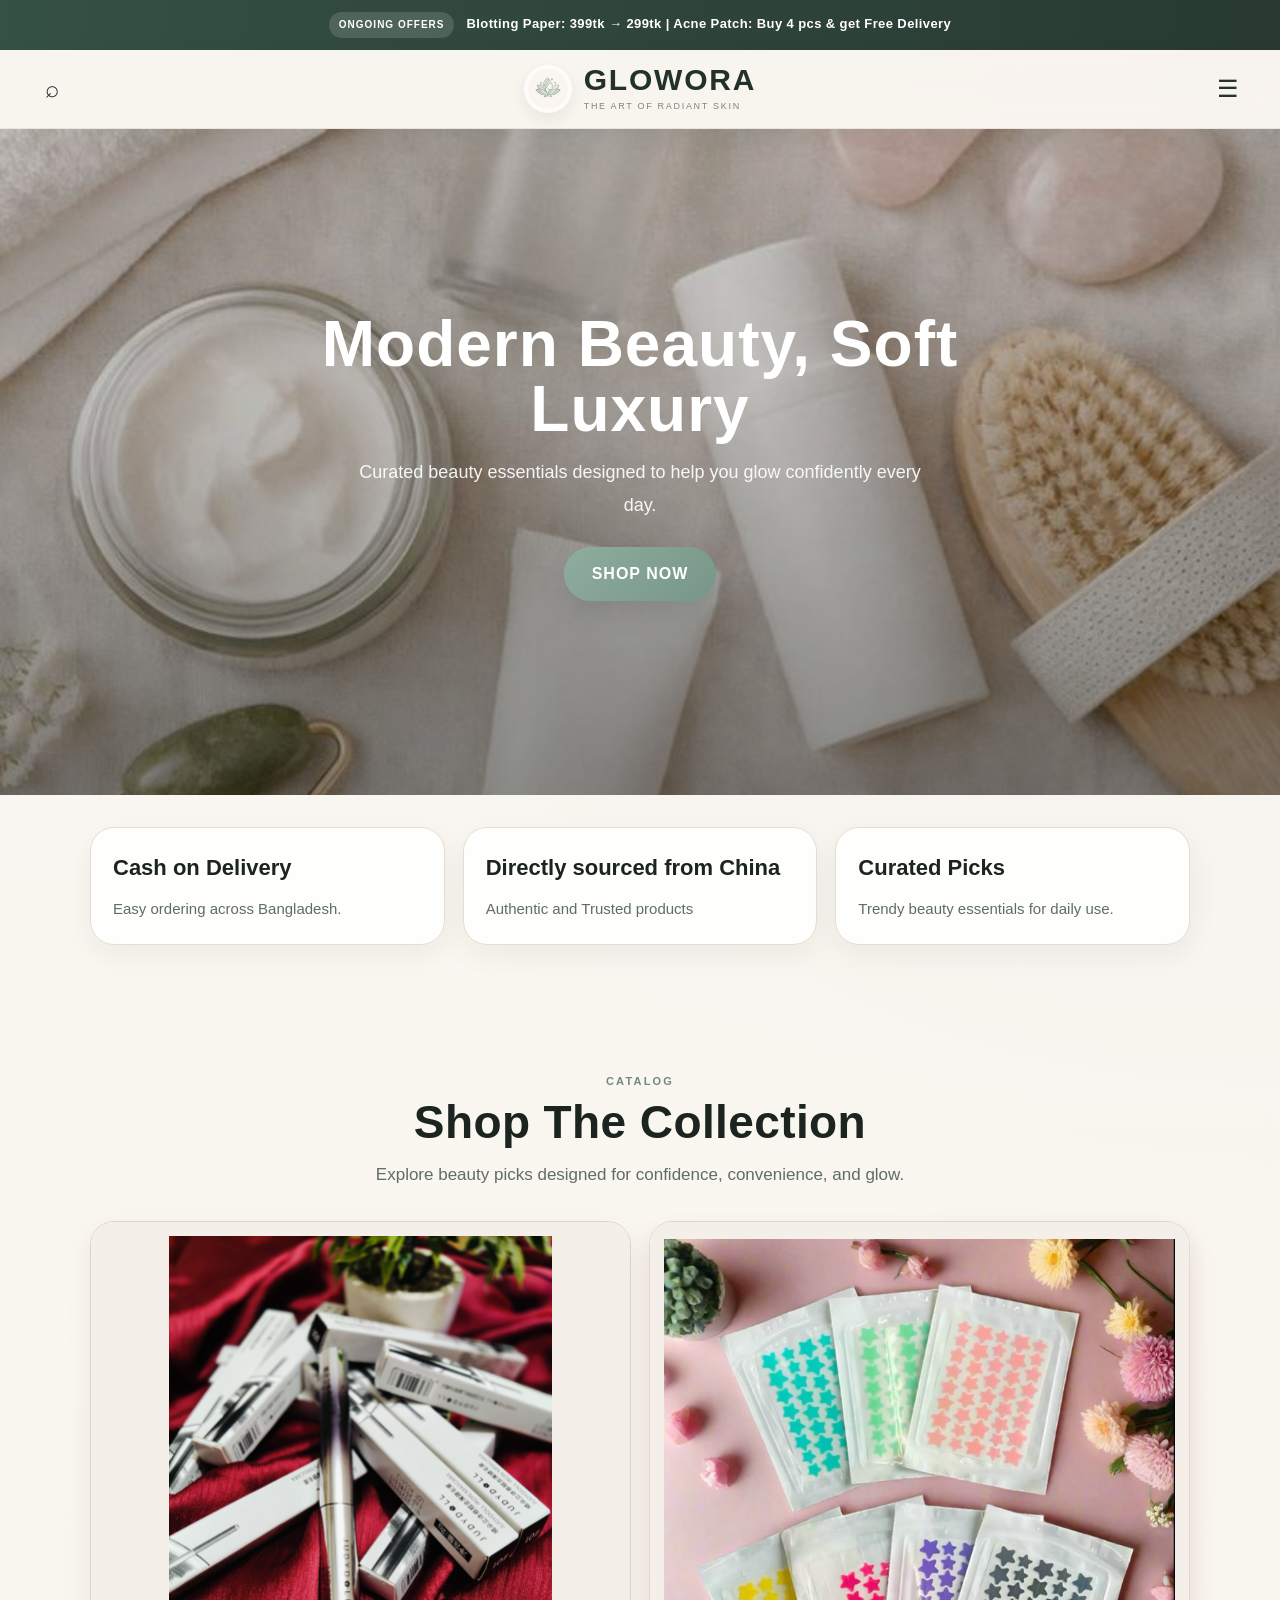
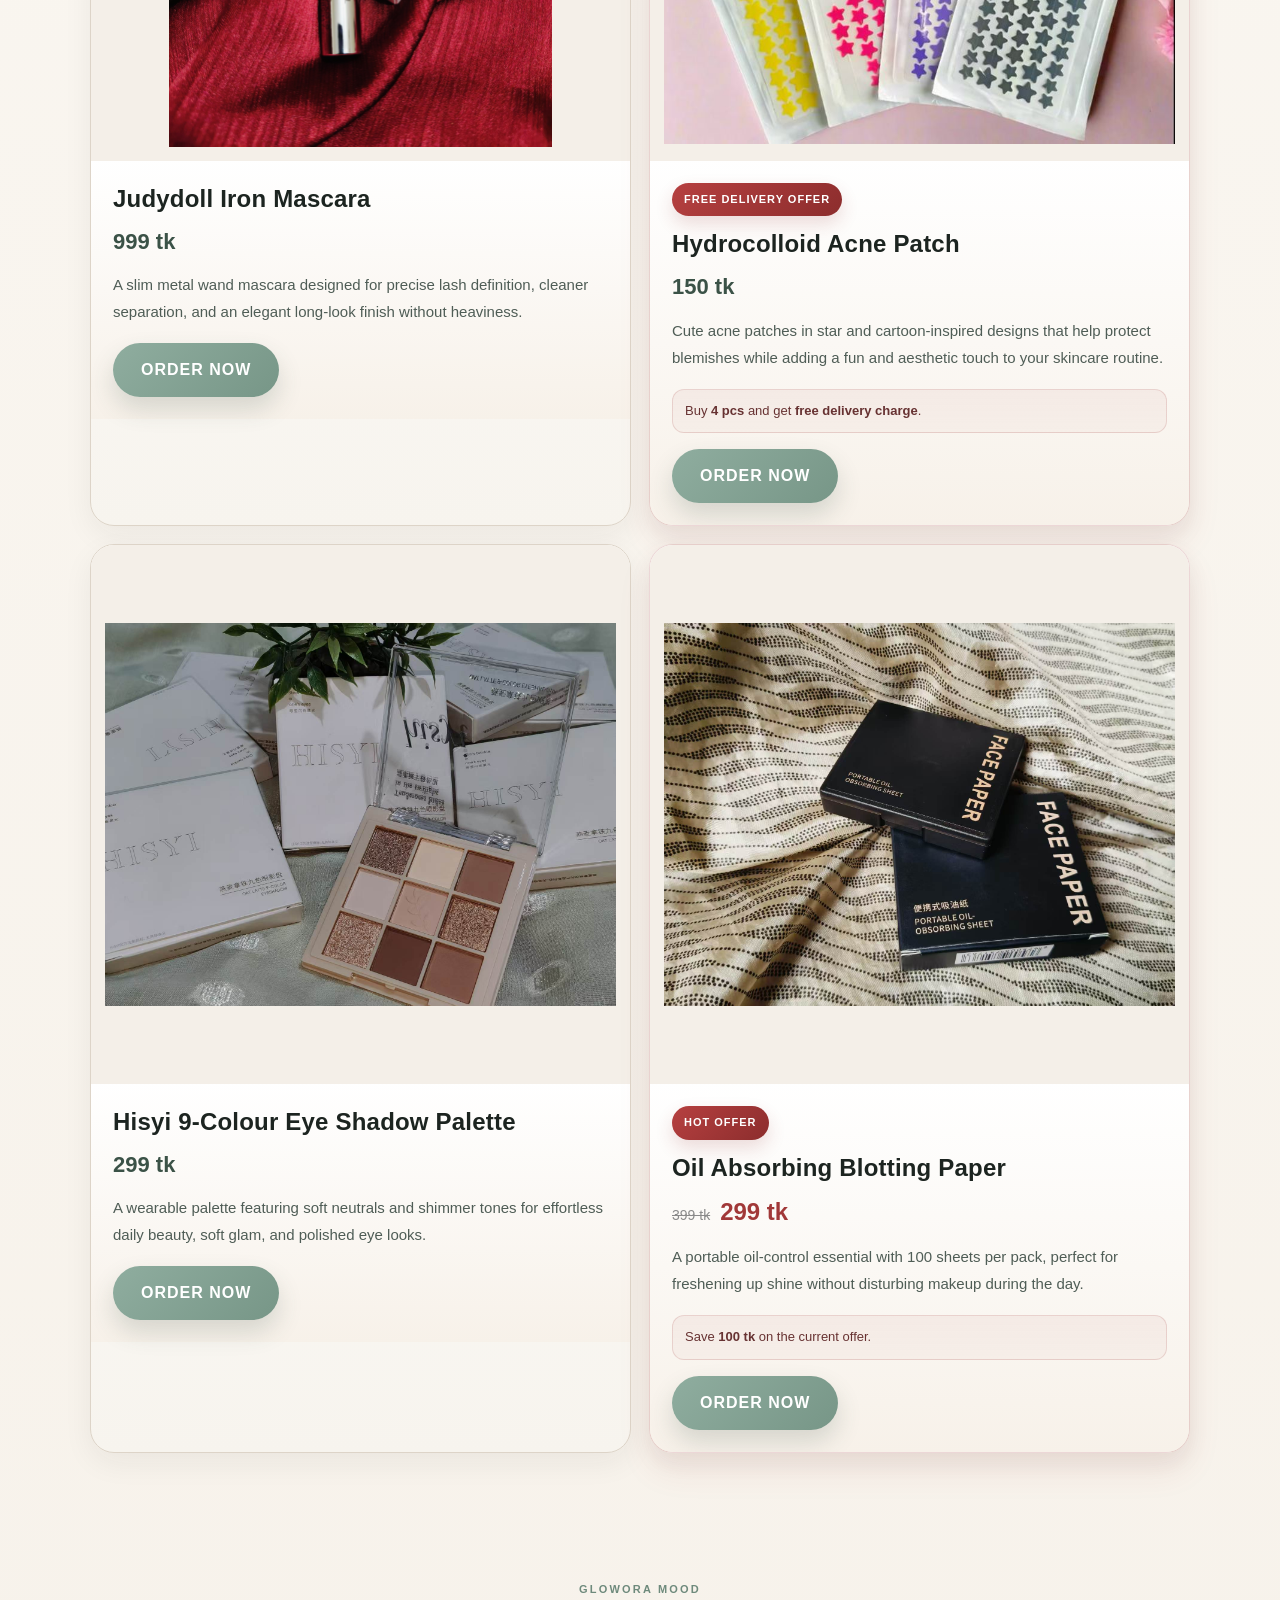
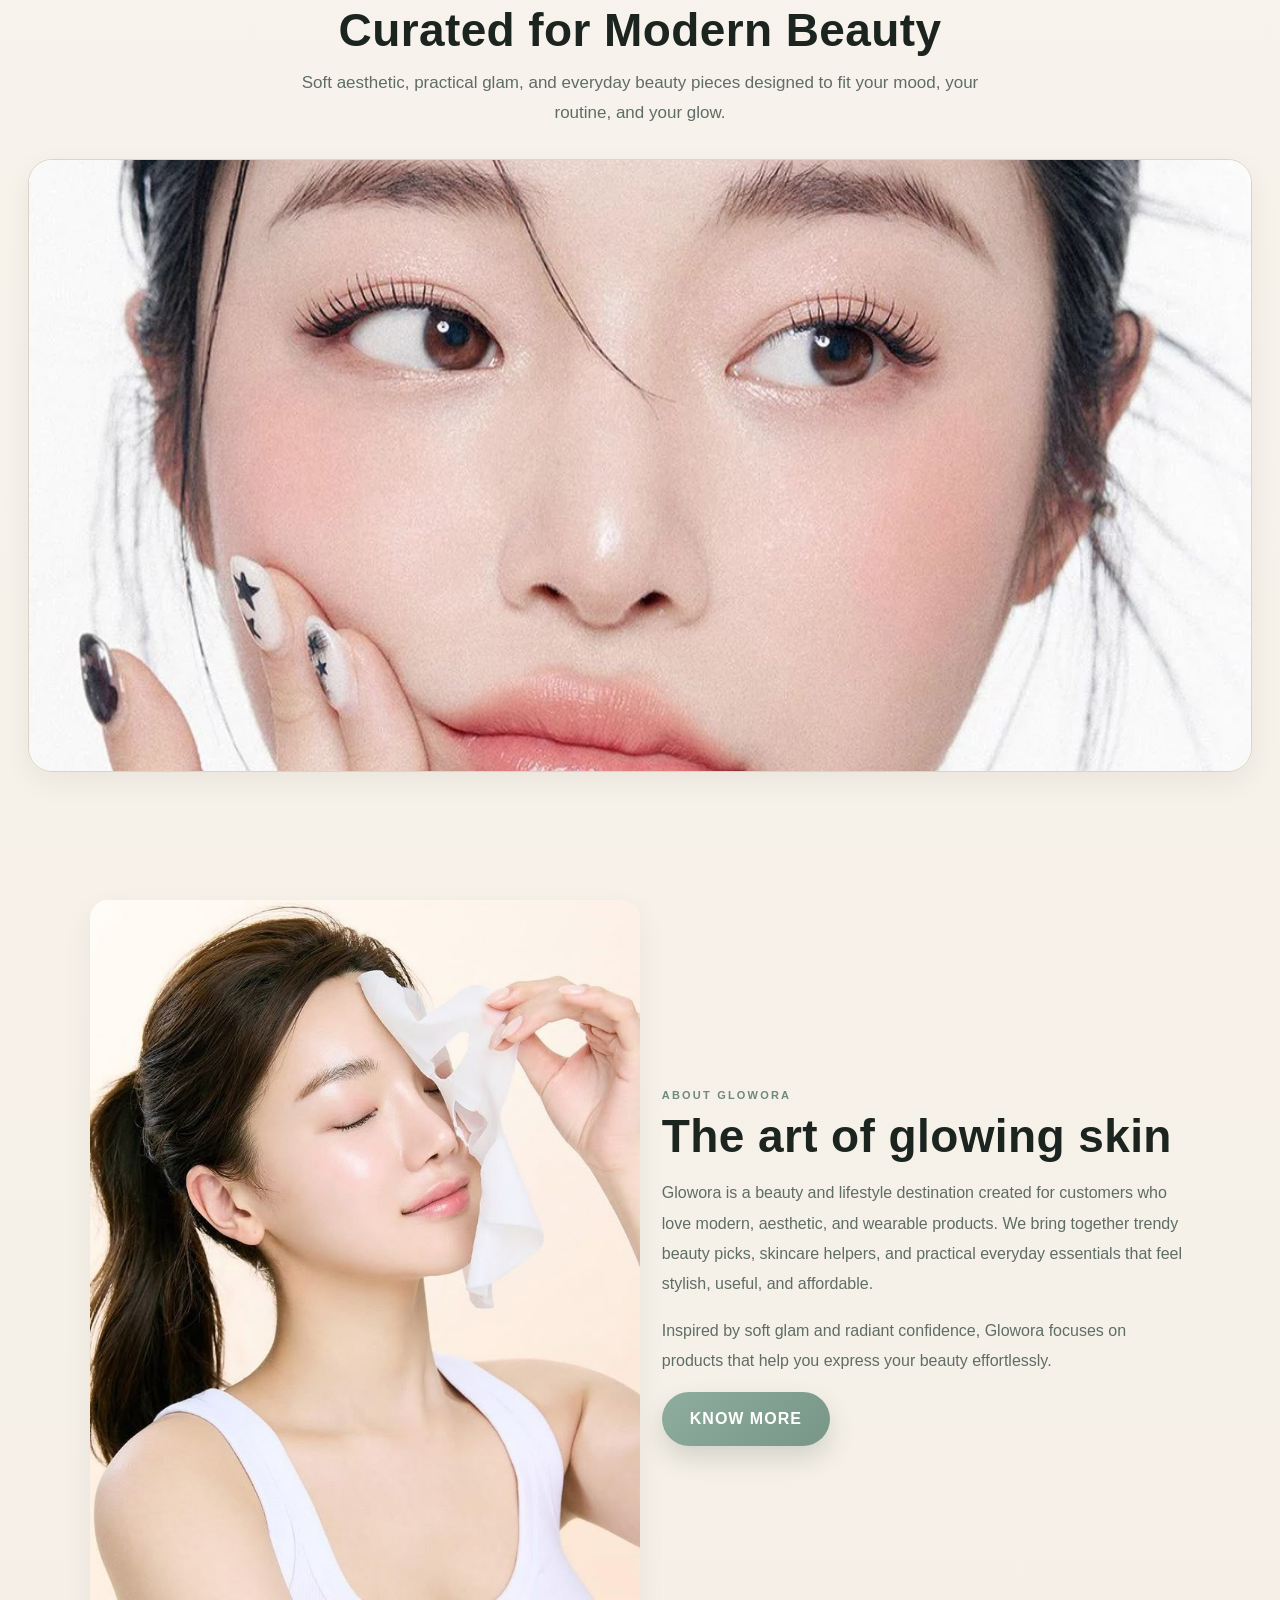
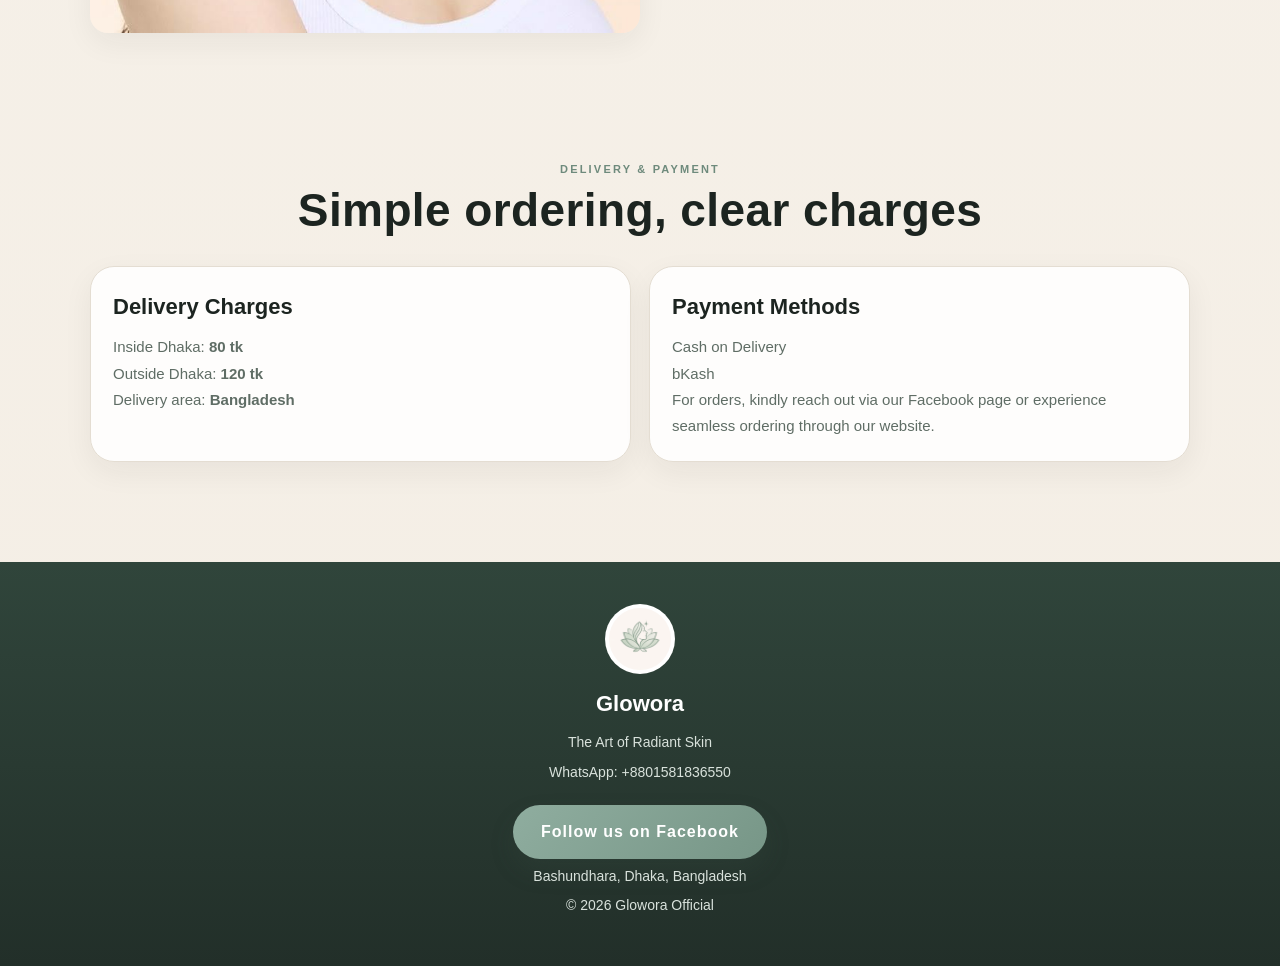
==== index.html @ f2037e22 "Update index.html" ====
<!DOCTYPE html>
<html lang="en">
<head>
  <meta charset="UTF-8">
  <meta name="viewport" content="width=device-width, initial-scale=1.0">
  <title>Glowora</title>
  <link rel="stylesheet" href="style.css">
</head>
<body>
  
<div class="top-bar">
  <span class="offer-badge">ONGOING OFFERS</span>
  <span class="offer-text">
    Blotting Paper: <strong>399tk</strong> → <strong>299tk</strong> |
    Acne Patch: Buy 4 pcs & get <strong>Free Delivery</strong>
  </span>
</div>

<header class="header">
  <button class="header-side icon-btn" id="searchToggle" aria-label="Open search">⌕</button>

  <div class="brand">
    <img src="images/logo.png" alt="Glowora logo">
    <div class="brand-text">
      <div class="brand-name">GLOWORA</div>
      <div class="brand-tagline">The Art of Radiant Skin</div>
    </div>
  </div>

  <button class="header-side icon-btn" id="menuToggle" aria-label="Open menu">☰</button>
</header>

<div id="searchDrawer" class="search-drawer hidden">
  <input type="text" placeholder="Search products...">
</div>

<nav id="mobileMenu" class="mobile-menu hidden">
  <a href="#catalog">Shop</a>
  <a href="#about">About</a>
  <a href="#delivery">Delivery</a>
  <a href="https://wa.me/8801581836550" target="_blank" rel="noopener noreferrer">Order on WhatsApp</a>
</nav>

<section class="hero">

  <div class="slide active">
    <img src="images/hero-1.jpg" class="bg-img" alt="Glowora hero image 1">
    <div class="overlay"></div>
    <div class="content">
      <h1>Modern Beauty, Soft Luxury</h1>
      <p>Curated beauty essentials designed to help you glow confidently every day.</p>
      <a href="#catalog" class="btn">SHOP NOW</a>
    </div>
  </div>

  <div class="slide">
    <img src="images/hero-2.png" class="bg-img" alt="Glowora hero image 2">
    <div class="overlay"></div>
    <div class="content">
      <h1>Radiant Skin Essentials</h1>
      <p>Trendy skincare & beauty picks for your glow.</p>
      <a href="#catalog" class="btn">SHOP NOW</a>
    </div>
  </div>

  <div class="slide">
    <img src="images/hero-3.png" class="bg-img" alt="Glowora hero image 3">
    <div class="overlay"></div>
    <div class="content">
      <h1>Soft Glam Collection</h1>
      <p>Elegant beauty for everyday confidence.</p>
      <a href="#catalog" class="btn">SHOP NOW</a>
    </div>
  </div>

</section>

<section class="section">
  <div class="cards three">
    <div class="info-card">
      <h3>Cash on Delivery</h3>
      <p>Easy ordering across Bangladesh.</p>
    </div>
    <div class="info-card">
      <h3>Directly sourced from China</h3>
      <p>Authentic and Trusted products</p>
    </div>
    <div class="info-card">
      <h3>Curated Picks</h3>
      <p>Trendy beauty essentials for daily use.</p>
    </div>
  </div>
</section>

<section class="section" id="catalog">
  <div class="section-title">
    <small>Catalog</small>
    <h2>Shop The Collection</h2>
    <p>Explore beauty picks designed for confidence, convenience, and glow.</p>
  </div>

  <div class="cards two">
    <article class="product-card">
      <img src="images/mascara.png" alt="Judydoll Iron Mascara">
      <div class="product-content">
        <h3>Judydoll Iron Mascara</h3>
        <div class="price">999 tk</div>
        <p>
          A slim metal wand mascara designed for precise lash definition,
          cleaner separation, and an elegant long-look finish without heaviness.
        </p>
        <button class="btn order-btn" onclick="orderNow('Judydoll Iron Mascara', 999)">
          ORDER NOW
        </button>
      </div>
    </article>
      
    <article class="product-card featured-offer">
      <img src="images/acne-patch.png" alt="Hydrocolloid Acne Patch">
      <div class="product-content">
        <div class="product-offer-tag">FREE DELIVERY OFFER</div>
        <h3>Hydrocolloid Acne Patch</h3>
        <div class="price">150 tk</div>
        <p>
          Cute acne patches in star and cartoon-inspired designs that help protect
          blemishes while adding a fun and aesthetic touch to your skincare routine.
        </p>
        <div class="special-offer-box">
          Buy <strong>4 pcs</strong> and get <strong>free delivery charge</strong>.
        </div>
        <button class="btn order-btn" onclick="orderNow('Hydrocolloid Acne Patch', 150)">
          ORDER NOW
        </button>
      </div>
    </article>
      
    <article class="product-card">
      <img src="images/eyeshadow.png" alt="Hisyi 9-Colour Eye Shadow Palette">
      <div class="product-content">
        <h3>Hisyi 9-Colour Eye Shadow Palette</h3>
        <div class="price">299 tk</div>
        <p>
          A wearable palette featuring soft neutrals and shimmer tones for effortless
          daily beauty, soft glam, and polished eye looks.
        </p>
        <button class="btn order-btn" onclick="orderNow('Hisyi 9-Colour Eye Shadow Palette', 299)">
          ORDER NOW
        </button>
      </div>
    </article>

    <article class="product-card featured-offer">
      <img src="images/blotting-paper1.png" alt="Oil Absorbing Blotting Paper">
      <div class="product-content">
        <div class="product-offer-tag">HOT OFFER</div>
        <h3>Oil Absorbing Blotting Paper</h3>
        <div class="price price-highlight">
          <span class="old-price">399 tk</span>
          <span class="new-price">299 tk</span>
        </div>
        <p>
          A portable oil-control essential with 100 sheets per pack, perfect for
          freshening up shine without disturbing makeup during the day.
        </p>
        <div class="special-offer-box">
          Save <strong>100 tk</strong> on the current offer.
        </div>
        <button class="btn order-btn" onclick="orderNow('Oil Absorbing Blotting Paper', 299)">
          ORDER NOW
        </button>
      </div>
    </article>
  </div>
</section>

<section class="section">
  <div class="section-title">
    <small>Glowora Mood</small>
    <h2>Curated for Modern Beauty</h2>
    <p>
      Soft aesthetic, practical glam, and everyday beauty pieces designed to fit your mood,
      your routine, and your glow.
    </p>
  </div>

  <div class="product-card banner-card">
    <img src="images/editorial-1.jpg" alt="Glowora editorial image">
  </div>
</section>

<section class="section" id="about">
  <div class="about">
    <img src="images/about.jpg" alt="Glowora beauty image">

    <div>
      <div class="section-title about-title">
        <small>About Glowora</small>
        <h2>The art of glowing skin</h2>
      </div>

      <p class="about-text-paragraph">
        Glowora is a beauty and lifestyle destination created for customers who love modern,
        aesthetic, and wearable products. We bring together trendy beauty picks, skincare helpers,
        and practical everyday essentials that feel stylish, useful, and affordable.
      </p>

      <p class="about-text-paragraph">
        Inspired by soft glam and radiant confidence, Glowora focuses on products that help you
        express your beauty effortlessly.
      </p>

      <a href="know-more.html" class="btn">KNOW MORE</a>
    </div>
  </div>
</section>

<section class="section" id="delivery">
  <div class="section-title">
    <small>Delivery & Payment</small>
    <h2>Simple ordering, clear charges</h2>
  </div>

  <div class="cards two">
    <div class="info-card">
      <h3>Delivery Charges</h3>
      <p>Inside Dhaka: <strong>80 tk</strong></p>
      <p>Outside Dhaka: <strong>120 tk</strong></p>
      <p>Delivery area: <strong>Bangladesh</strong></p>
    </div>

    <div class="info-card">
      <h3>Payment Methods</h3>
      <p>Cash on Delivery</p>
      <p>bKash</p>
      <p>For orders, kindly reach out via our Facebook page or experience seamless ordering through our website.</p>
    </div>
  </div>
</section>

<footer class="footer">
  <img src="images/logo.png" alt="Glowora logo">
  <h3>Glowora</h3>
  <p>The Art of Radiant Skin</p>
  <p>WhatsApp: +8801581836550</p>

  <a href="https://www.facebook.com/profile.php?id=61587342929671" target="_blank" rel="noopener noreferrer" class="btn">
    Follow us on Facebook
  </a>

  <p>Bashundhara, Dhaka, Bangladesh</p>
  <p>&copy; 2026 Glowora Official</p>
</footer>

<script src="script.js"></script>

<script>
  function orderNow(name, price) {
    const product = {
      name: name,
      price: price
    };

    localStorage.setItem("selectedProduct", JSON.stringify(product));
    window.location.href = "checkout.html";
  }
</script>

</body>
</html>
---- style.css ----
:root {
  --brand-dark: #24332c;
  --brand-green: #8fad9f;
  --brand-green-dark: #6e8a7c;
  --brand-green-deep: #3b5247;
  --brand-green-soft: #edf4f0;
  --brand-light: #f8f4ee;
  --brand-white: #ffffff;

  --text-dark: #223129;
  --text-soft: #5f6d65;
  --text-muted: #7b877f;
  --border-soft: #e4ddd2;

  --lux-blackish: #1c2420;
  --lux-whiteish: #fffdf9;
  --lux-green-soft: #f3f8f4;
  --lux-green-pale: #e7f0ea;

  --accent-red: #a13838;
  --accent-red-deep: #812929;
  --accent-red-soft: #f9ecec;

  --accent-gold-soft: #c9b08c;
  --accent-peach-soft: #f3ddd4;
  --accent-lilac-soft: #ece7f6;

  --shadow-soft: 0 10px 30px rgba(28, 36, 32, 0.06);
  --shadow-medium: 0 16px 38px rgba(28, 36, 32, 0.1);
  --radius-sm: 10px;
  --radius-md: 18px;
  --radius-lg: 24px;

  --container: 1180px;
}

/* =========================
   BASE
   ========================= */
*,
*::before,
*::after {
  box-sizing: border-box;
  -webkit-font-smoothing: antialiased;
  -moz-osx-font-smoothing: grayscale;
}

html {
  scroll-behavior: smooth;
}

body {
  margin: 0;
  font-family: Arial, sans-serif;
  color: var(--text-dark);
  background:
    radial-gradient(circle at top right, rgba(143, 173, 159, 0.08), transparent 22%),
    linear-gradient(180deg, #fbf8f3 0%, #f4eee5 100%);
  line-height: 1.6;
}

img {
  display: block;
  max-width: 100%;
}

a {
  text-decoration: none;
  color: inherit;
}

button,
input,
textarea,
select {
  font: inherit;
}

.hidden {
  display: none !important;
}

.container {
  width: min(var(--container), calc(100% - 32px));
  margin-inline: auto;
}

/* =========================
   TOP BAR
   ========================= */
.top-bar {
  background: linear-gradient(90deg, #355044 0%, #283a32 100%);
  color: #ffffff;
  text-align: center;
  padding: 12px 14px;
  font-weight: 700;
  letter-spacing: 0.4px;
  font-size: 13px;
}

.top-bar .offer-badge {
  display: inline-block;
  background: rgba(255, 255, 255, 0.14);
  color: #fff;
  padding: 5px 10px;
  border-radius: 999px;
  margin-right: 8px;
  font-size: 10px;
  font-weight: 800;
  letter-spacing: 1px;
  text-transform: uppercase;
}

.top-bar .offer-text strong {
  font-weight: 900;
}

/* =========================
   HEADER
   ========================= */
.header {
  display: flex;
  align-items: center;
  justify-content: space-between;
  gap: 14px;
  padding: 12px 18px;
  background: rgba(248, 244, 238, 0.92);
  backdrop-filter: blur(14px);
  border-bottom: 1px solid rgba(36, 51, 44, 0.08);
  position: sticky;
  top: 0;
  z-index: 1000;
  box-shadow: 0 8px 24px rgba(36, 51, 44, 0.06);
}

.header-side {
  width: 44px;
  display: flex;
  align-items: center;
  justify-content: center;
  flex-shrink: 0;
}

.icon-btn {
  background: transparent;
  border: none;
  font-size: 24px;
  cursor: pointer;
  padding: 6px;
  color: var(--brand-dark);
  border-radius: 999px;
  transition:
    transform 0.28s ease,
    opacity 0.28s ease,
    background 0.28s ease;
}

.icon-btn:hover {
  transform: translateY(-1px);
  opacity: 0.88;
  background: rgba(143, 173, 159, 0.1);
}

.brand {
  display: flex;
  align-items: center;
  justify-content: center;
  gap: 12px;
  flex: 1;
  min-width: 0;
  color: var(--text-dark);
}

.brand img {
  width: 48px;
  height: 48px;
  object-fit: contain;
  border-radius: 50%;
  background: rgba(255, 255, 255, 0.72);
  padding: 4px;
  box-shadow: 0 6px 14px rgba(36, 51, 44, 0.08);
}

.brand-text {
  min-width: 0;
}

.brand-name {
  font-size: 24px;
  font-weight: 900;
  line-height: 1;
  letter-spacing: 1.8px;
}

.brand-tagline {
  font-size: 9px;
  text-transform: uppercase;
  letter-spacing: 1.7px;
  color: var(--text-muted);
  margin-top: 4px;
}

/* =========================
   SEARCH + MOBILE MENU
   ========================= */
.search-drawer,
.mobile-menu {
  background: rgba(255, 253, 249, 0.98);
  color: var(--text-dark);
  padding: 16px 18px 18px;
  border-bottom: 1px solid var(--border-soft);
  box-shadow: 0 16px 28px rgba(28, 36, 32, 0.06);
  opacity: 0;
  transform: translateY(-10px);
  transition: opacity 0.35s ease, transform 0.35s ease;
}

.search-drawer.is-visible,
.mobile-menu.is-visible {
  opacity: 1;
  transform: translateY(0);
}

.search-drawer input {
  width: 100%;
  border: 1px solid #d7cfc3;
  background: #fcfaf6;
  padding: 14px 16px;
  font-size: 15px;
  border-radius: 999px;
  color: var(--text-dark);
  outline: none;
  transition: border-color 0.25s ease, box-shadow 0.25s ease;
}

.search-drawer input:focus {
  border-color: var(--brand-green-dark);
  box-shadow: 0 0 0 4px rgba(143, 173, 159, 0.12);
}

.mobile-menu {
  display: grid;
  gap: 6px;
}

.mobile-menu a {
  color: var(--text-dark);
  font-weight: 700;
  padding: 12px 0;
  border-bottom: 1px solid #efe8de;
  font-size: 14px;
  transition: opacity 0.25s ease, padding-left 0.25s ease, color 0.25s ease;
}

.mobile-menu a:hover {
  opacity: 0.9;
  padding-left: 4px;
  color: var(--brand-green-deep);
}

/* =========================
   HERO
   ========================= */
.hero {
  position: relative;
  height: clamp(440px, 68vh, 720px);
  min-height: 440px;
  overflow: hidden;
}

.slide {
  position: absolute;
  inset: 0;
  opacity: 0;
  transform: scale(1.04);
  transition:
    opacity 1.3s ease,
    transform 5.8s ease;
  display: flex;
  align-items: center;
  justify-content: center;
}

.slide.active {
  opacity: 1;
  transform: scale(1);
  z-index: 2;
}

.bg-img {
  position: absolute;
  inset: 0;
  width: 100%;
  height: 100%;
  object-fit: cover;
  z-index: 0;
}

.overlay {
  position: absolute;
  inset: 0;
  background:
    linear-gradient(
      180deg,
      rgba(20, 24, 22, 0.18) 0%,
      rgba(20, 24, 22, 0.24) 36%,
      rgba(20, 24, 22, 0.48) 100%
    );
  z-index: 1;
}

.content {
  position: relative;
  z-index: 2;
  color: #ffffff;
  text-align: center;
  width: min(760px, calc(100% - 34px));
  margin: 0 auto;
  padding: 20px;
  top: -18px;
  opacity: 0;
  transform: translateY(18px);
  transition: opacity 0.95s ease, transform 0.95s ease;
}

.slide.active .content {
  opacity: 1;
  transform: translateY(0);
}

.content .eyebrow {
  display: inline-block;
  margin-bottom: 14px;
  padding: 7px 14px;
  border-radius: 999px;
  background: rgba(255, 255, 255, 0.13);
  border: 1px solid rgba(255, 255, 255, 0.18);
  font-size: 11px;
  font-weight: 800;
  letter-spacing: 1.2px;
  text-transform: uppercase;
}

.content h1 {
  margin: 0 0 14px;
  font-size: clamp(34px, 6vw, 64px);
  line-height: 1.02;
  letter-spacing: 1px;
  font-weight: 900;
}

.content p {
  margin: 0 auto 26px;
  max-width: 580px;
  font-size: clamp(15px, 2vw, 18px);
  line-height: 1.8;
  color: rgba(255, 255, 255, 0.92);
}

/* =========================
   BUTTONS
   ========================= */
.btn {
  display: inline-flex;
  align-items: center;
  justify-content: center;
  gap: 8px;
  min-height: 48px;
  padding: 14px 28px;
  font-weight: 800;
  letter-spacing: 1px;
  border: none;
  cursor: pointer;
  background: linear-gradient(135deg, var(--brand-green) 0%, #779687 100%);
  color: #ffffff;
  border-radius: 999px;
  box-shadow: 0 12px 24px rgba(59, 82, 71, 0.18);
  transition:
    transform 0.28s ease,
    box-shadow 0.28s ease,
    opacity 0.28s ease,
    background 0.28s ease;
}

.btn:hover {
  background: linear-gradient(135deg, var(--brand-green-dark) 0%, #5f7a6d 100%);
  transform: translateY(-1px);
  box-shadow: 0 16px 30px rgba(59, 82, 71, 0.2);
  opacity: 0.98;
}

.btn-outline-light {
  background: rgba(255, 255, 255, 0.08);
  border: 1px solid rgba(255, 255, 255, 0.75);
  box-shadow: none;
}

.btn-outline-light:hover {
  background: #ffffff;
  color: var(--lux-blackish);
}

.btn-danger {
  background: linear-gradient(135deg, var(--accent-red) 0%, var(--accent-red-deep) 100%);
  box-shadow: 0 12px 24px rgba(161, 56, 56, 0.18);
}

.btn-danger:hover {
  background: linear-gradient(135deg, #8f3030 0%, #6f2222 100%);
}

/* =========================
   SECTION SPACING
   ========================= */
.section {
  padding: clamp(34px, 5vw, 64px) 18px;
}

.hero + .section {
  padding-top: 32px;
}

.section-title {
  text-align: center;
  margin-bottom: 30px;
  max-width: 760px;
  margin-left: auto;
  margin-right: auto;
}

.section-title small {
  display: block;
  text-transform: uppercase;
  letter-spacing: 2.2px;
  color: var(--brand-green-dark);
  font-weight: 800;
  margin-bottom: 8px;
  font-size: 11px;
}

.section-title h2 {
  margin: 0 0 12px;
  font-size: clamp(28px, 4.2vw, 46px);
  line-height: 1.08;
  letter-spacing: 0.4px;
  color: var(--lux-blackish);
}

.section-title p {
  margin: 0 auto;
  max-width: 700px;
  color: var(--text-soft);
  line-height: 1.8;
  font-size: clamp(15px, 2vw, 17px);
}

/* =========================
   GRID / CARDS
   ========================= */
.cards {
  display: grid;
  grid-template-columns: 1fr;
  gap: 18px;
  max-width: 1100px;
  margin: 0 auto;
}

.info-card,
.product-card,
.banner-card {
  background: rgba(255, 255, 255, 0.88);
  border: 1px solid var(--border-soft);
  border-radius: var(--radius-lg);
  overflow: hidden;
  box-shadow: var(--shadow-soft);
}

.info-card {
  padding: 22px;
}

.info-card h3 {
  margin: 0 0 10px;
  font-size: 22px;
  color: var(--lux-blackish);
}

.info-card p {
  margin: 0;
  color: var(--text-soft);
  line-height: 1.75;
  font-size: 15px;
}

/* playful but relevant soft accent helpers */
.card-soft-green {
  background: linear-gradient(180deg, #ffffff 0%, var(--lux-green-soft) 100%);
}

.card-soft-peach {
  background: linear-gradient(180deg, #ffffff 0%, #fcf4ef 100%);
}

.card-soft-lilac {
  background: linear-gradient(180deg, #ffffff 0%, #f7f4fc 100%);
}

/* =========================
   PRODUCT CARDS
   ========================= */
.product-card {
  background: linear-gradient(180deg, #ffffff 0%, #f7f4ee 100%);
  border: 1px solid #ddd4c8;
  transition:
    transform 0.35s ease,
    box-shadow 0.35s ease;
}

.product-card:hover {
  transform: translateY(-5px);
  box-shadow:
    0 20px 40px rgba(28, 36, 32, 0.1),
    0 8px 16px rgba(28, 36, 32, 0.05);
}

.product-card img {
  width: 100%;
  aspect-ratio: 1 / 1;
  object-fit: contain;
  padding: 14px;
  background: #f4efe8;
  transition: transform 0.55s ease;
}

.product-card:hover img {
  transform: scale(1.04);
}

.product-content {
  padding: 22px;
  background: linear-gradient(180deg, rgba(255, 255, 255, 0.98) 0%, rgba(247, 241, 233, 0.98) 100%);
}

.product-content h3 {
  margin: 0 0 10px;
  font-size: clamp(20px, 2.4vw, 24px);
  line-height: 1.3;
  font-weight: 800;
  color: var(--lux-blackish);
  letter-spacing: 0.2px;
}

.price {
  font-size: 22px;
  font-weight: 900;
  margin: 0 0 12px;
  color: var(--brand-green-deep);
}

.product-content p {
  margin: 0 0 18px;
  color: #4f5d56;
  line-height: 1.8;
  font-size: 15px;
}

/* important card uses red accent */
.featured-offer {
  border: 1px solid rgba(161, 56, 56, 0.2);
  box-shadow:
    0 18px 34px rgba(161, 56, 56, 0.08),
    0 10px 22px rgba(28, 36, 32, 0.06);
}

.product-offer-tag {
  display: inline-block;
  background: linear-gradient(135deg, #b64040 0%, #8c2d2d 100%);
  color: #ffffff;
  font-size: 11px;
  font-weight: 800;
  letter-spacing: 1px;
  text-transform: uppercase;
  padding: 8px 12px;
  border-radius: 999px;
  margin-bottom: 12px;
  box-shadow: 0 8px 18px rgba(143, 45, 45, 0.16);
}

.price-highlight {
  display: flex;
  align-items: baseline;
  gap: 10px;
  flex-wrap: wrap;
  margin-bottom: 12px;
}

.old-price {
  font-size: 14px;
  color: #8a8a8a;
  text-decoration: line-through;
  font-weight: 500;
}

.new-price {
  font-size: 24px;
  font-weight: 900;
  color: var(--accent-red);
}

.special-offer-box {
  margin: 0 0 16px;
  padding: 11px 12px;
  border-radius: 12px;
  border: 1px solid rgba(161, 56, 56, 0.16);
  background: linear-gradient(180deg, rgba(161, 56, 56, 0.06) 0%, rgba(161, 56, 56, 0.03) 100%);
  color: #673232;
  font-size: 13px;
  line-height: 1.6;
}

.banner-card img {
  aspect-ratio: 16 / 8;
  object-fit: cover;
  padding: 0;
  background: #f0ece5;
}

/* =========================
   ABOUT
   ========================= */
.about {
  display: grid;
  grid-template-columns: 1fr;
  gap: 22px;
  max-width: 1100px;
  margin: 0 auto;
  align-items: center;
}

.about img {
  width: 100%;
  border-radius: var(--radius-md);
  display: block;
  box-shadow: var(--shadow-soft);
}

.about-title {
  text-align: left;
  margin-bottom: 16px;
}

.about-text-paragraph {
  color: var(--text-soft);
  line-height: 1.9;
  font-size: 16px;
  margin: 0 0 16px;
}

/* =========================
   FOOTER
   ========================= */
.footer {
  background: linear-gradient(180deg, #30453b 0%, #222f29 100%);
  color: #fff;
  text-align: center;
  padding: 42px 18px;
  margin-top: 36px;
}

.footer img {
  width: 70px;
  margin: 0 auto 12px;
  background: #ffffff;
  border-radius: 50%;
  padding: 4px;
}

.footer h3 {
  margin: 0 0 10px;
  font-size: 22px;
}

.footer p {
  margin: 6px 0;
  color: #d9e2dc;
  line-height: 1.7;
  font-size: 14px;
}

.footer .btn {
  margin: 14px 0 0;
}

/* =========================
   MICRO INTERACTIONS
   ========================= */
a,
button {
  transition:
    opacity 0.28s ease,
    transform 0.28s ease,
    letter-spacing 0.28s ease;
}

a:hover,
button:hover {
  opacity: 0.96;
}

/* =========================
   TABLET
   ========================= */
@media (min-width: 700px) {
  .cards.two {
    grid-template-columns: repeat(2, minmax(0, 1fr));
  }

  .cards.three {
    grid-template-columns: repeat(2, minmax(0, 1fr));
  }

  .hero {
    height: clamp(500px, 70vh, 760px);
  }

  .content {
    top: -10px;
  }
}

/* =========================
   DESKTOP
   ========================= */
@media (min-width: 992px) {
  .cards.three {
    grid-template-columns: repeat(3, minmax(0, 1fr));
  }

  .about {
    grid-template-columns: 1.02fr 0.98fr;
  }

  .brand-name {
    font-size: 30px;
  }

  .header {
    padding: 14px 24px;
  }

  .hero {
    height: clamp(540px, 74vh, 820px);
  }

  .content {
    top: -6px;
  }
}

/* =========================
   LARGE DESKTOP
   ========================= */
@media (min-width: 1280px) {
  .header {
    padding-inline: 30px;
  }

  .section {
    padding-left: 28px;
    padding-right: 28px;
  }
}

/* =========================
   MOBILE
   ========================= */
@media (max-width: 699px) {
  .top-bar {
    font-size: 11px;
    padding: 10px 12px;
  }

  .header {
    padding: 10px 12px;
  }

  .header-side {
    width: 38px;
  }

  .icon-btn {
    font-size: 22px;
    padding: 4px;
  }

  .brand {
    gap: 9px;
  }

  .brand img {
    width: 42px;
    height: 42px;
  }

  .brand-name {
    font-size: 19px;
    letter-spacing: 1.2px;
  }

  .brand-tagline {
    font-size: 8px;
    letter-spacing: 1.2px;
  }

  .hero {
    height: 72vh;
    min-height: 480px;
  }

  .content {
    width: min(100% - 24px, 560px);
    top: -2px;
    padding: 14px;
  }

  .content .eyebrow {
    font-size: 10px;
    margin-bottom: 12px;
    padding: 6px 12px;
  }

  .content h1 {
    font-size: clamp(28px, 9vw, 42px);
    line-height: 1.06;
    margin-bottom: 12px;
  }

  .content p {
    font-size: 14px;
    line-height: 1.75;
    margin-bottom: 22px;
  }

  .btn {
    width: 100%;
    max-width: 280px;
    min-height: 46px;
    padding: 13px 22px;
    font-size: 13px;
  }

  .section {
    padding: 32px 14px;
  }

  .hero + .section {
    padding-top: 26px;
  }

  .section-title {
    margin-bottom: 22px;
  }

  .section-title h2 {
    font-size: 28px;
  }

  .section-title p,
  .about-text-paragraph,
  .product-content p,
  .info-card p {
    font-size: 14px;
  }

  .product-content,
  .info-card {
    padding: 18px;
  }

  .product-content h3 {
    font-size: 19px;
  }

  .price,
  .new-price {
    font-size: 21px;
  }

  .about {
    gap: 18px;
  }

  .footer {
    padding: 34px 14px;
  }
}

/* =========================
   SMALL MOBILE
   ========================= */
@media (max-width: 420px) {
  .brand-name {
    font-size: 17px;
  }

  .content h1 {
    font-size: 26px;
  }

  .section-title h2 {
    font-size: 25px;
  }

  .product-content h3 {
    font-size: 18px;
  }
}

/* =========================
   ACCESSIBILITY
   ========================= */
@media (prefers-reduced-motion: reduce) {
  html {
    scroll-behavior: auto;
  }

  *,
  *::before,
  *::after {
    animation: none !important;
    transition: none !important;
  }

  .slide {
    transform: none !important;
  }

  .content {
    opacity: 1 !important;
    transform: none !important;
  }
}
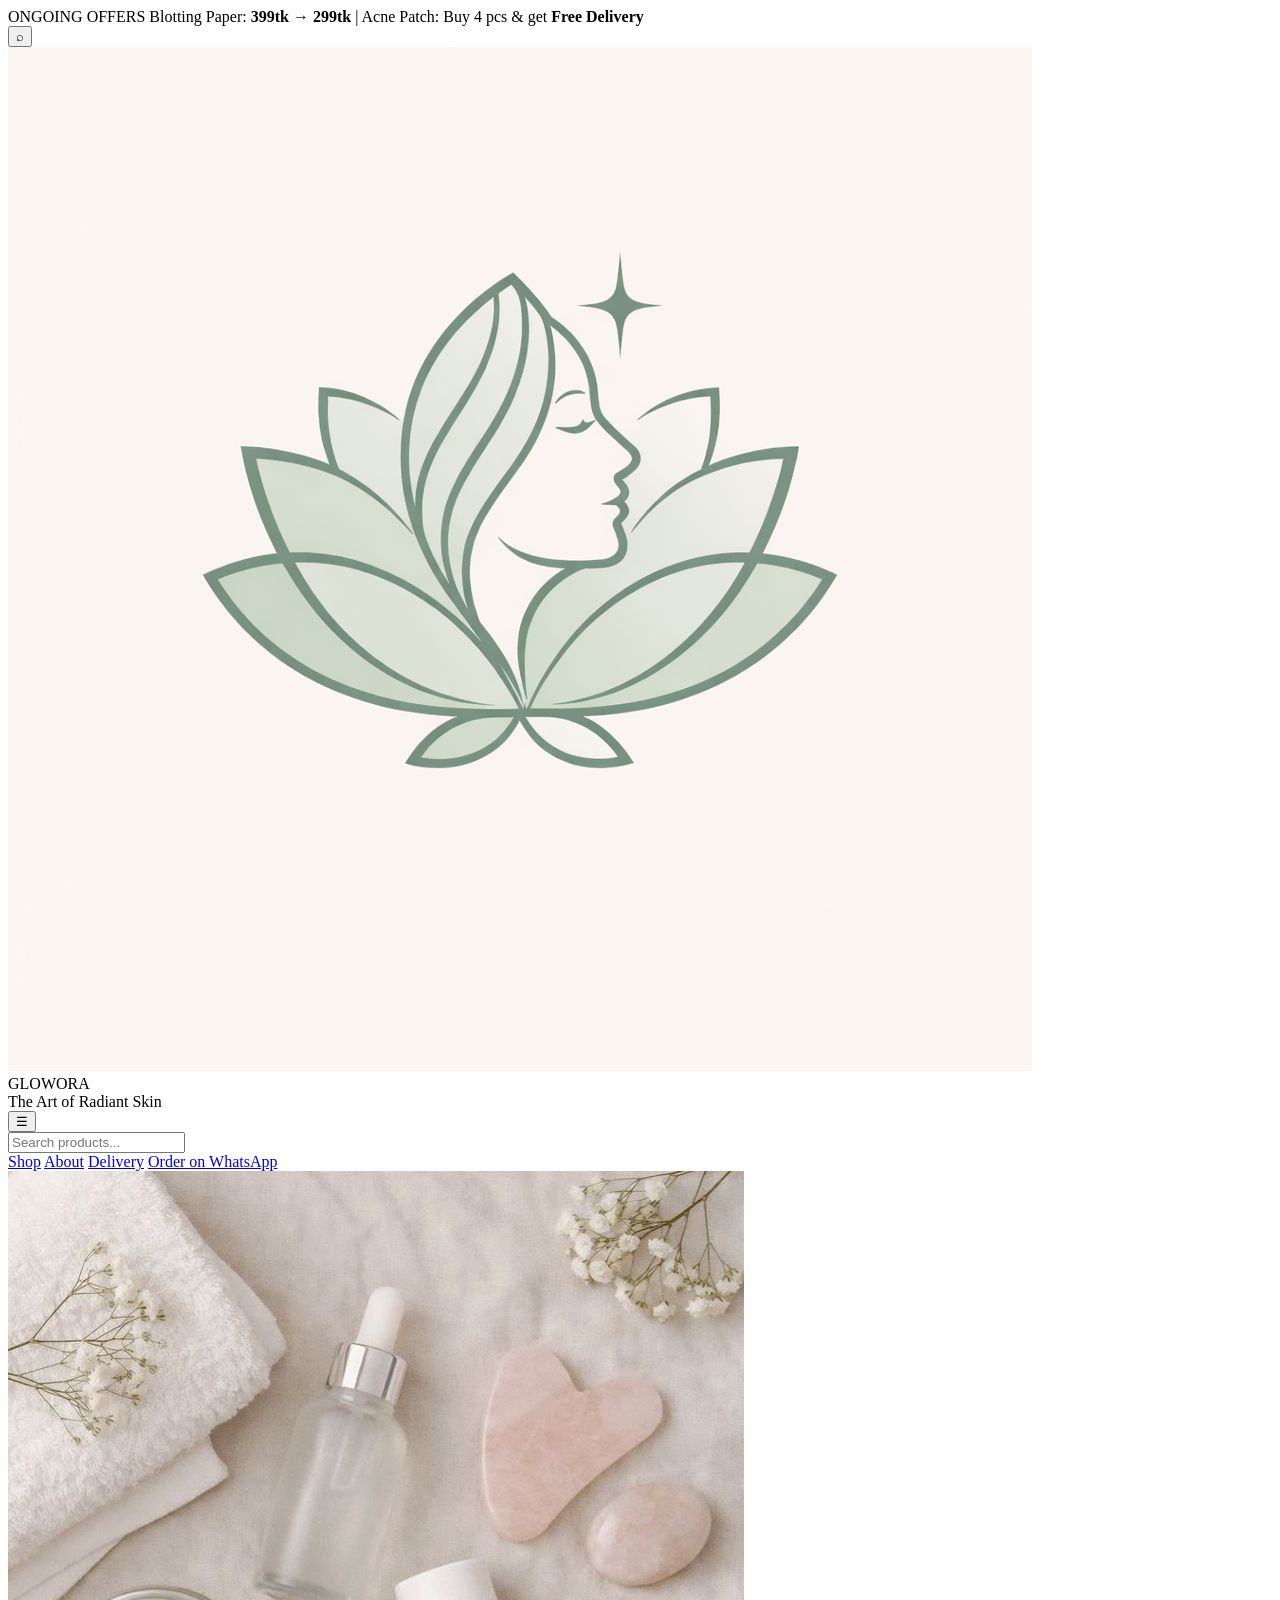
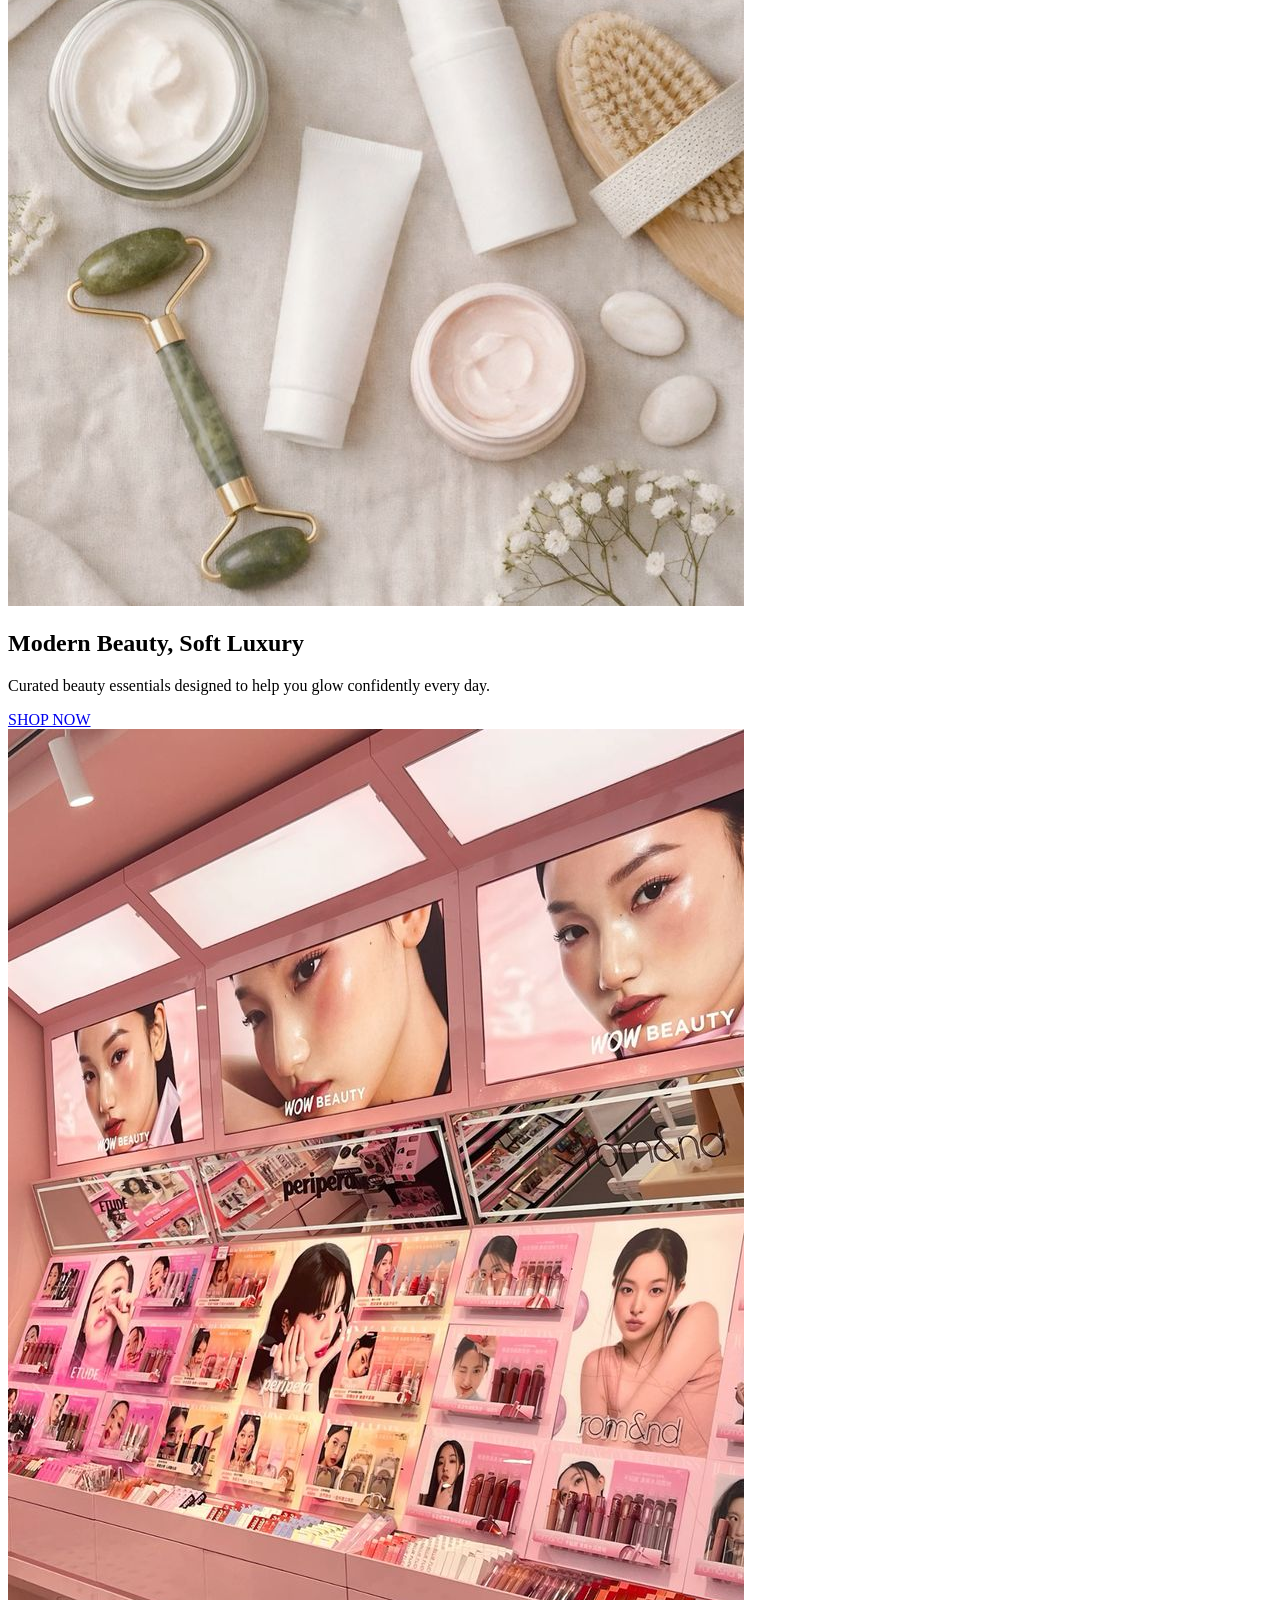
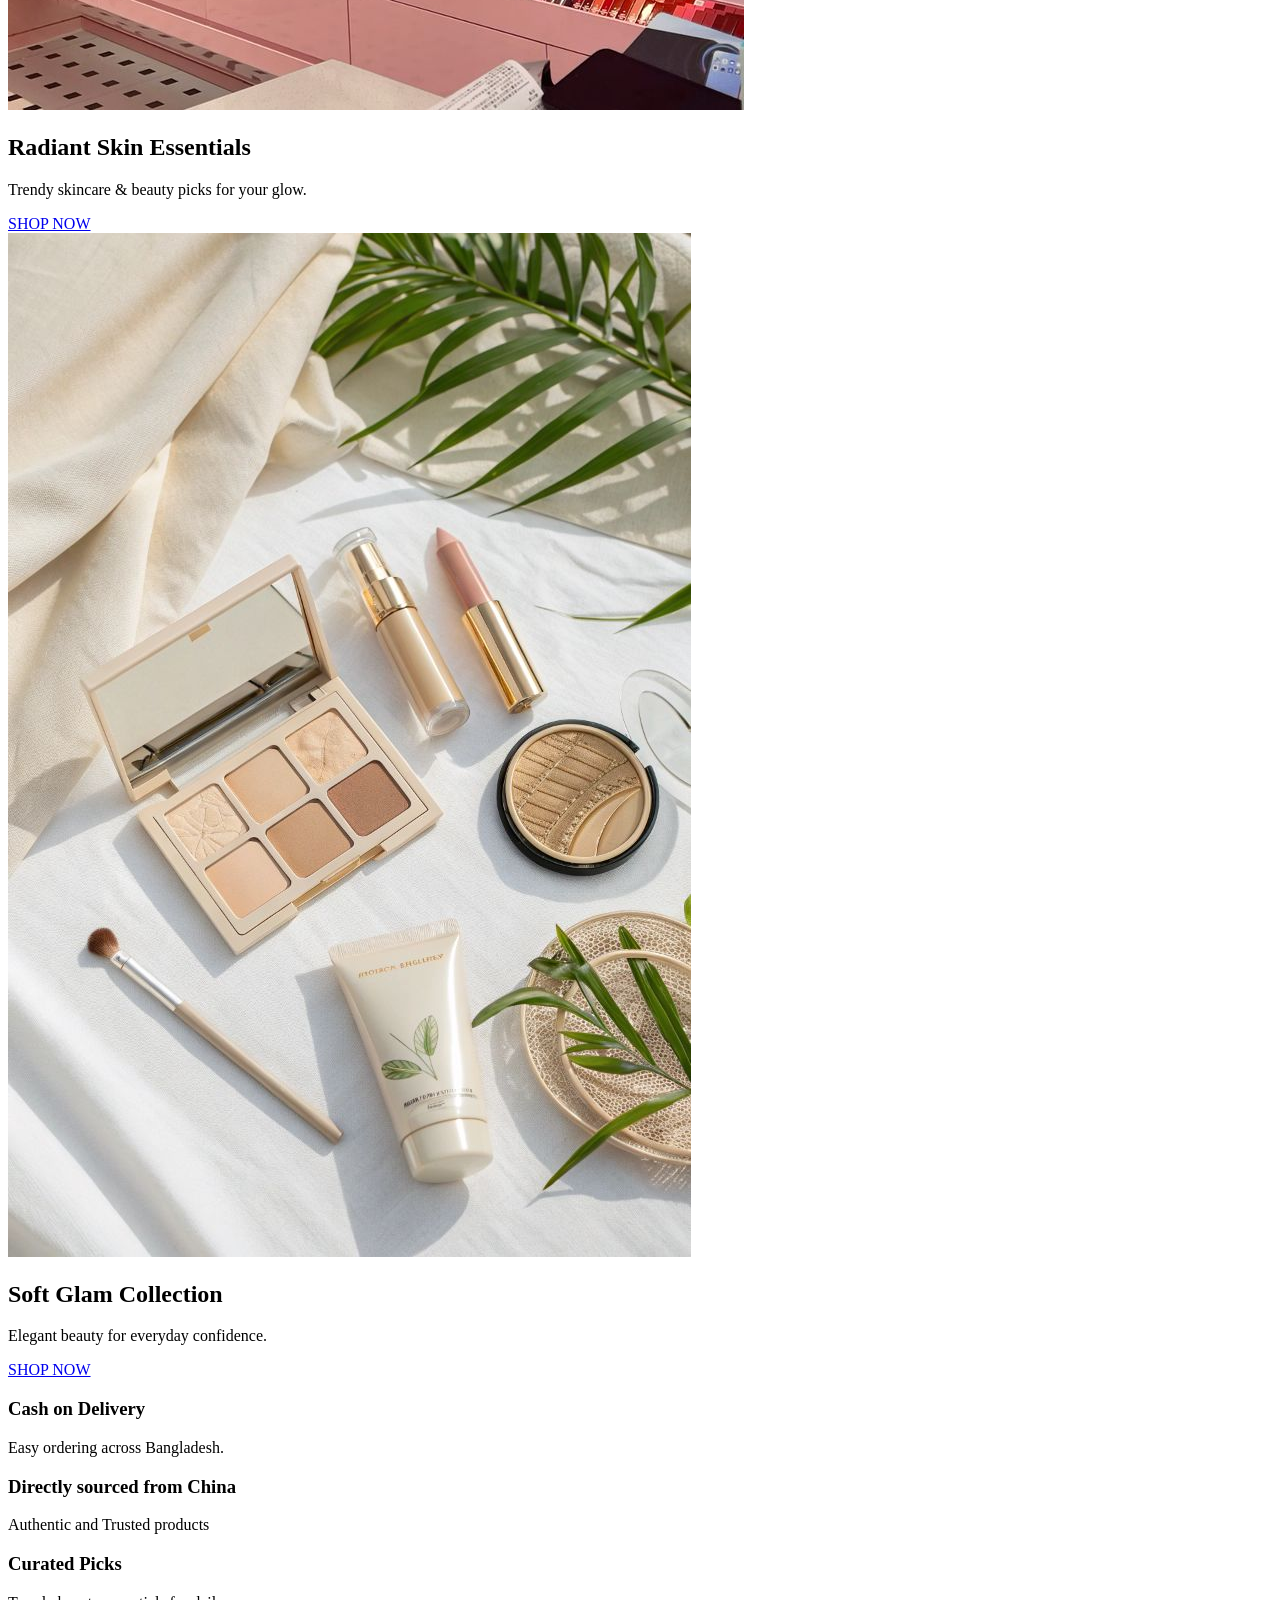
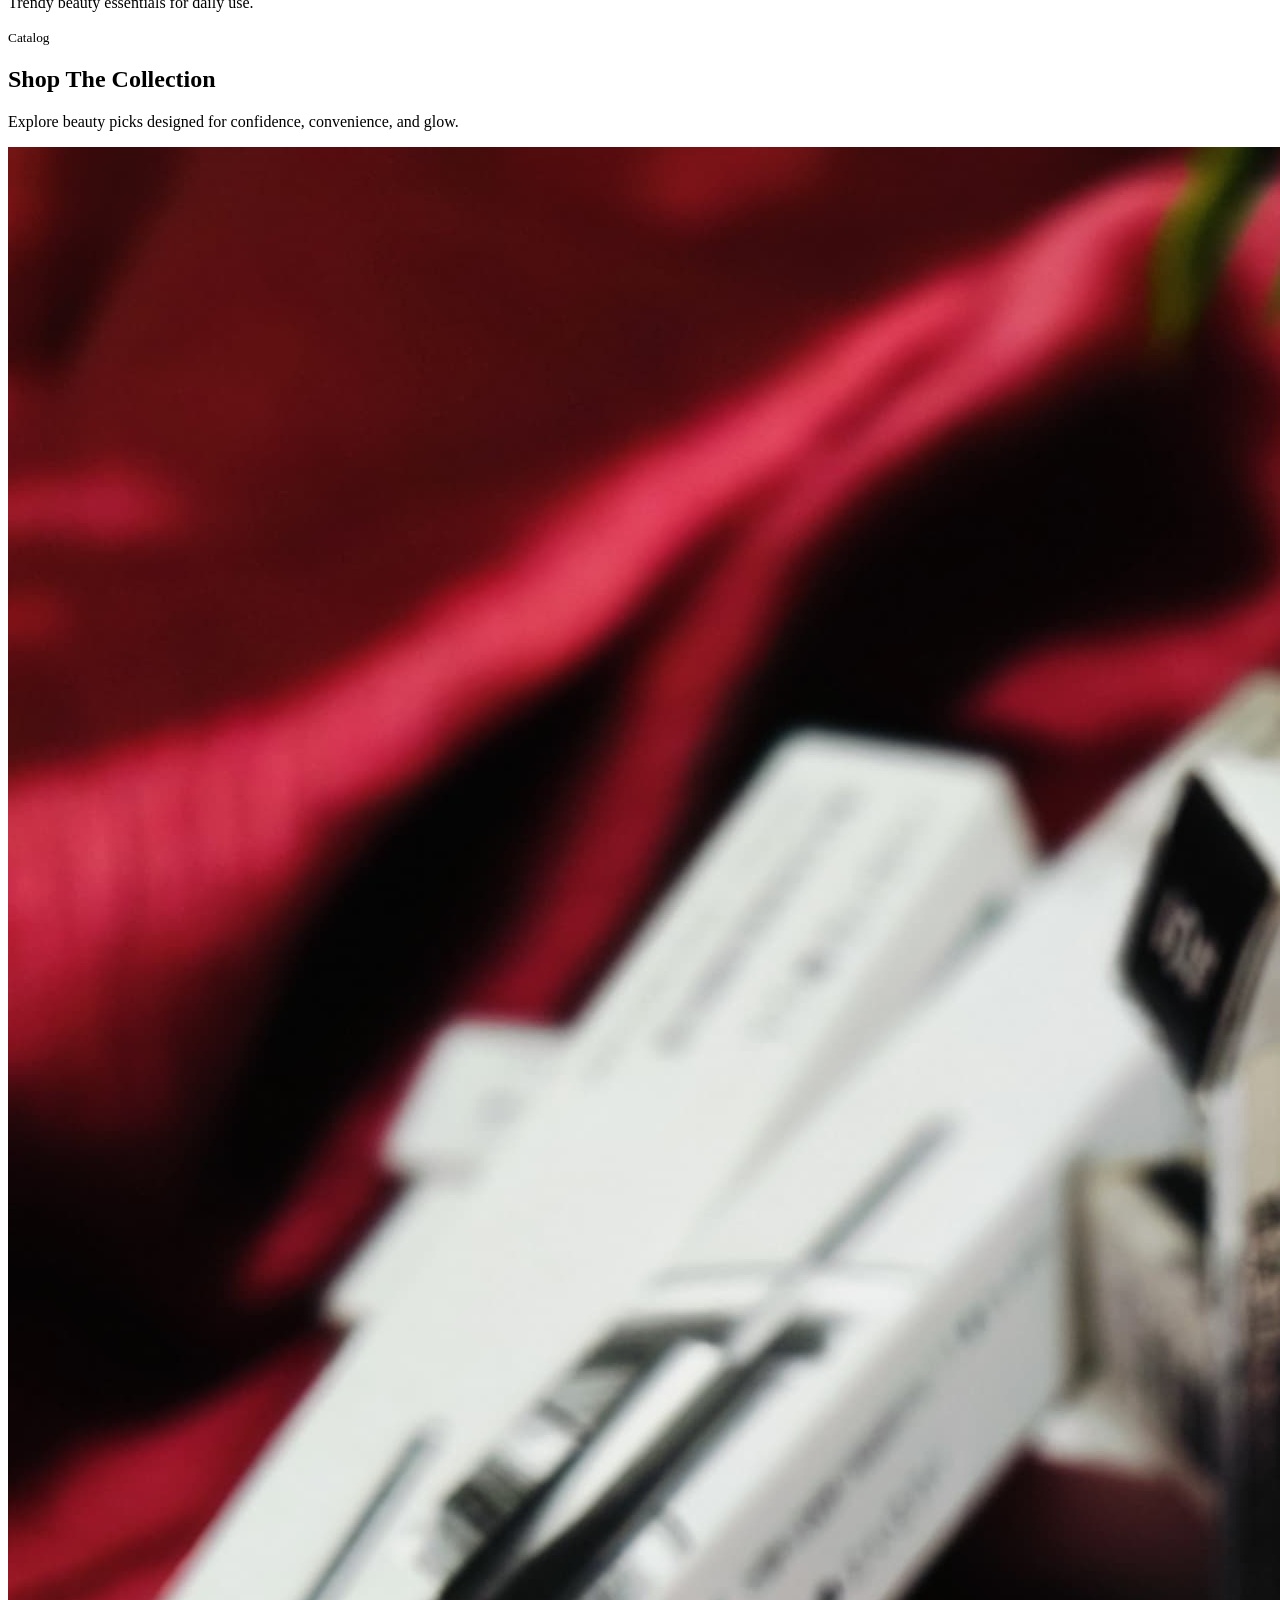
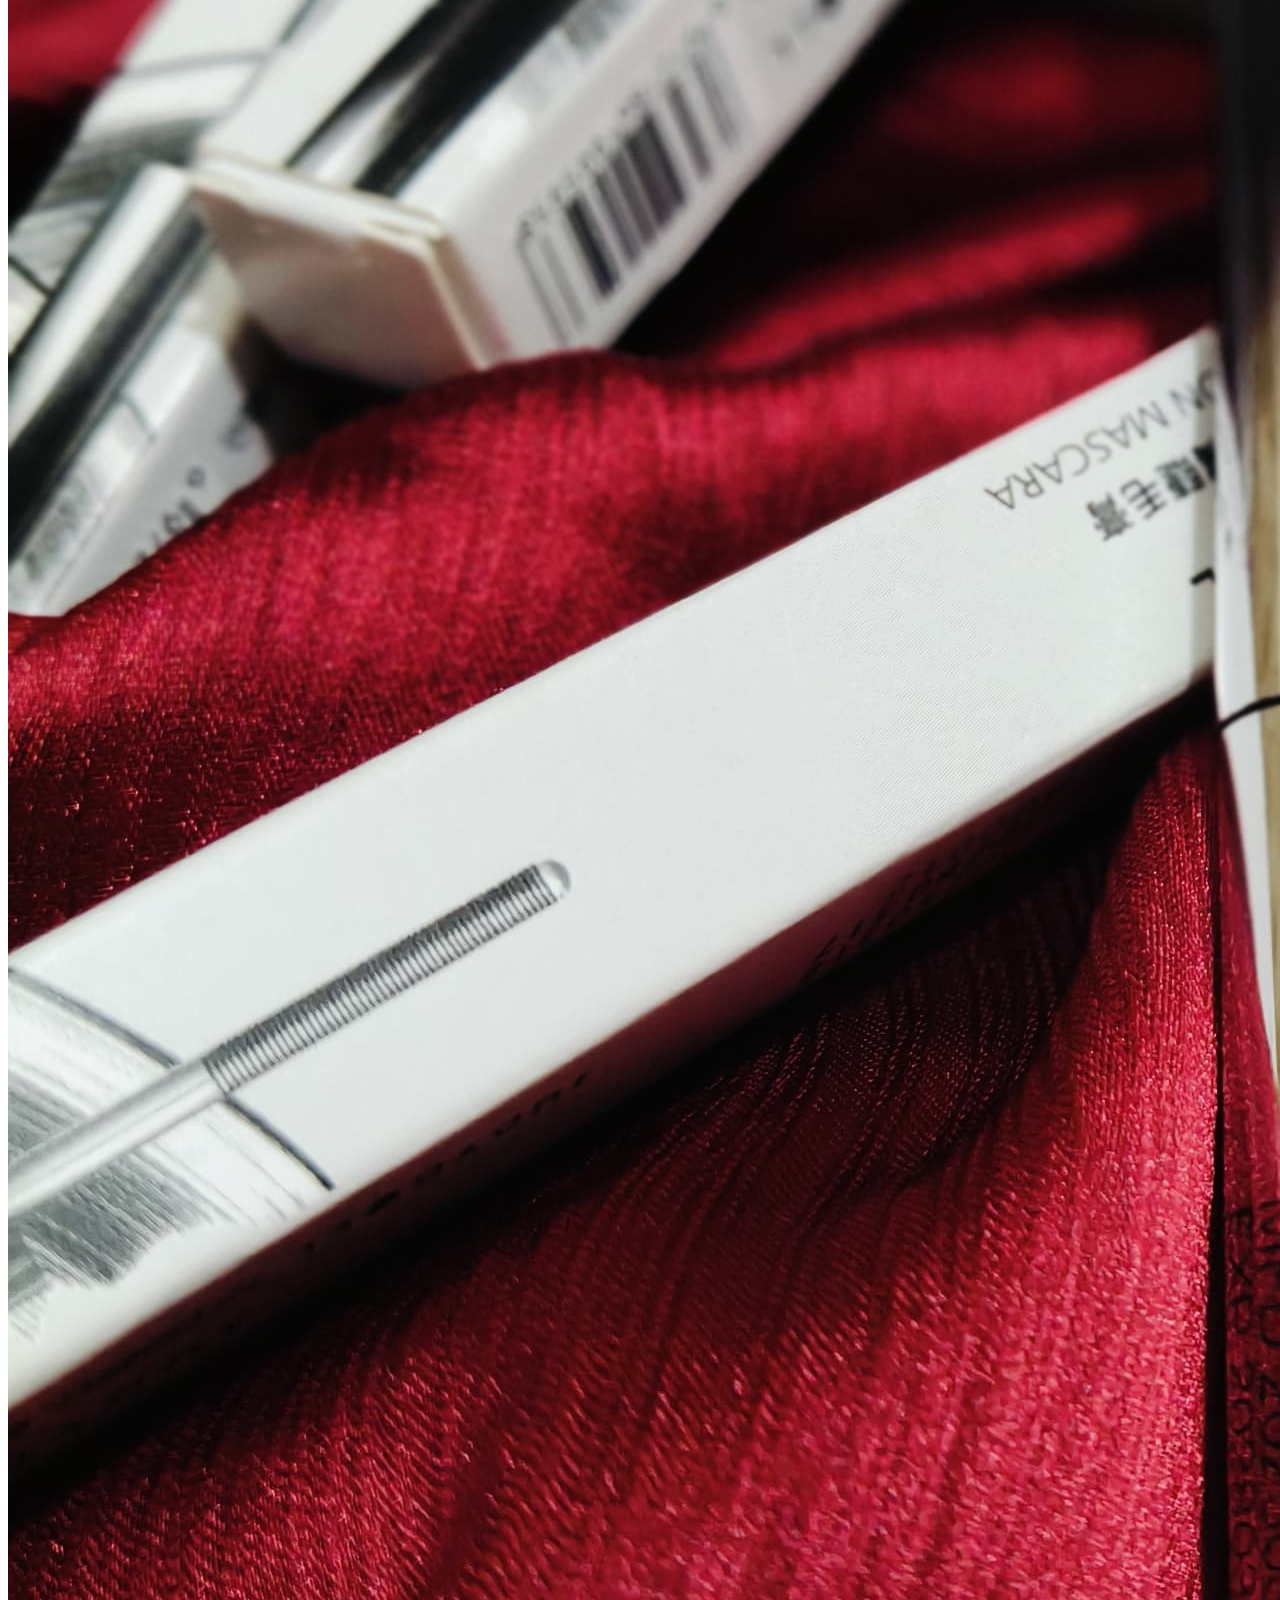
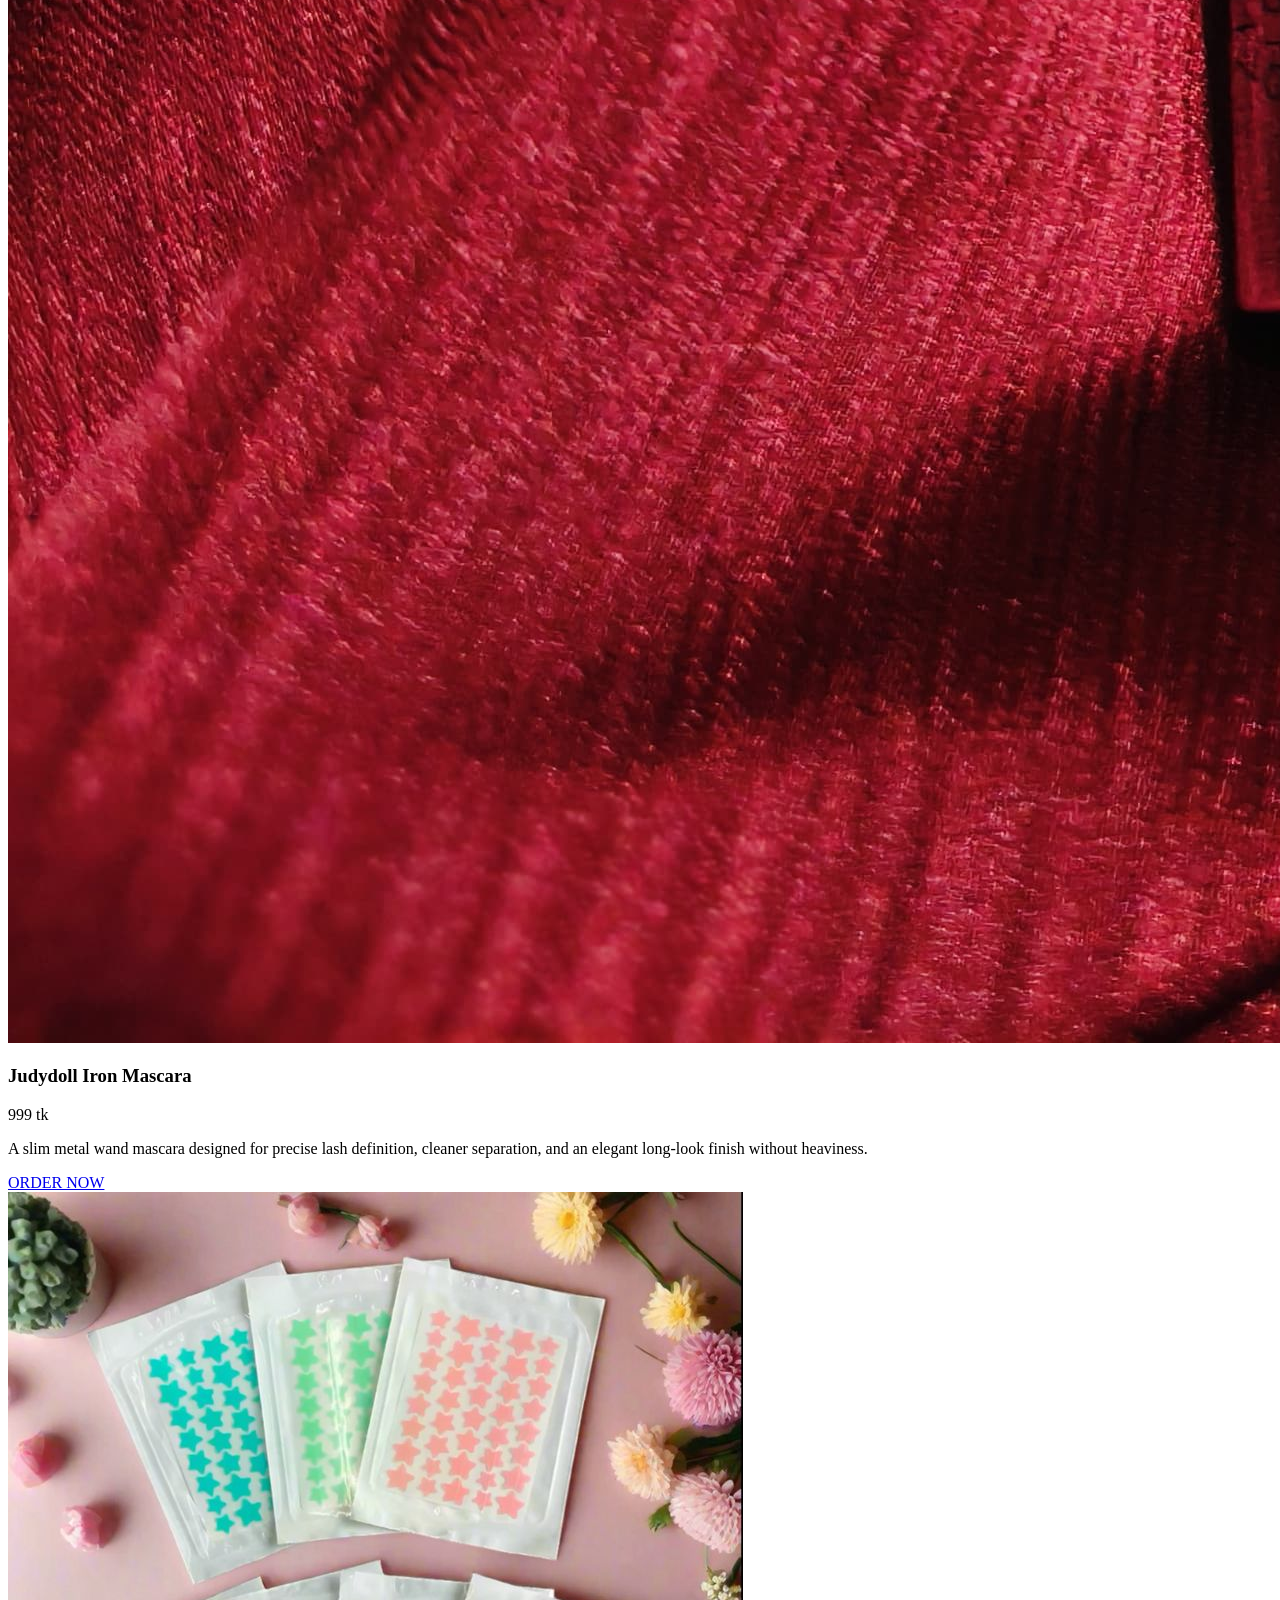
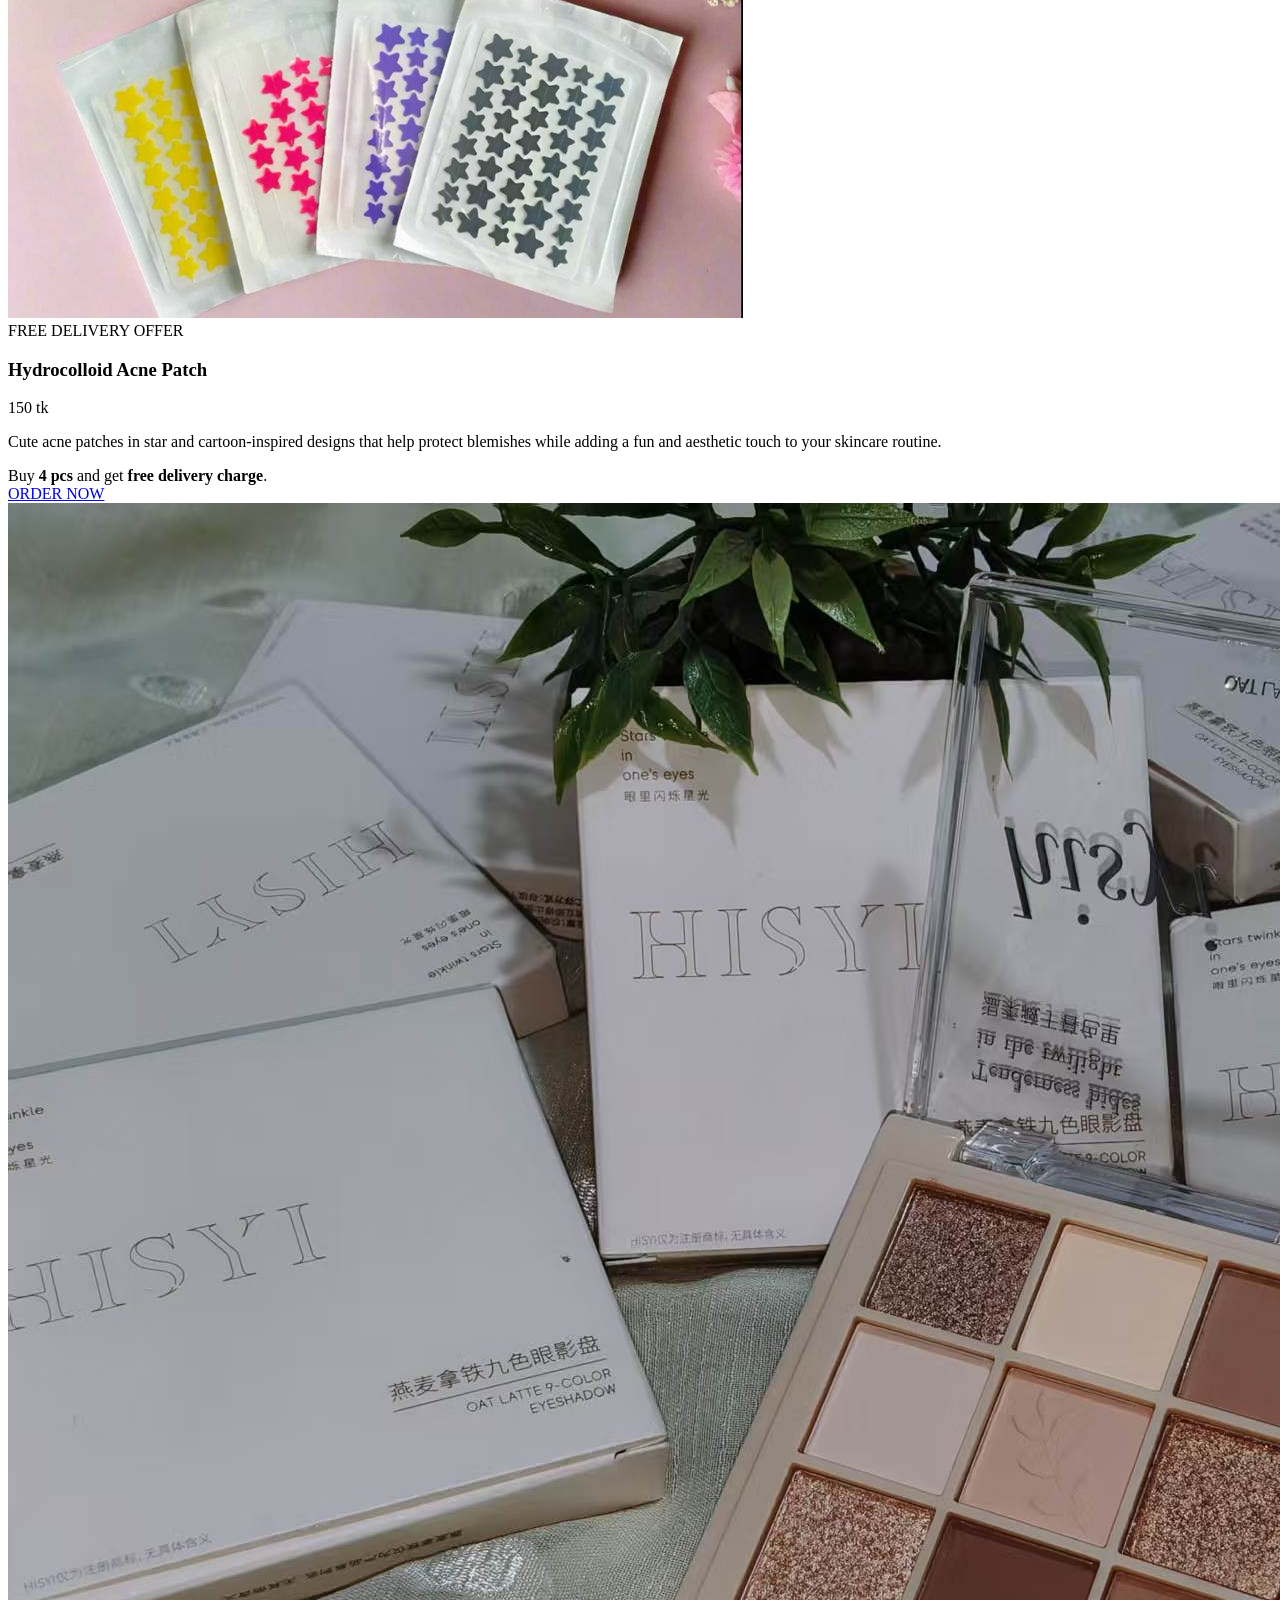
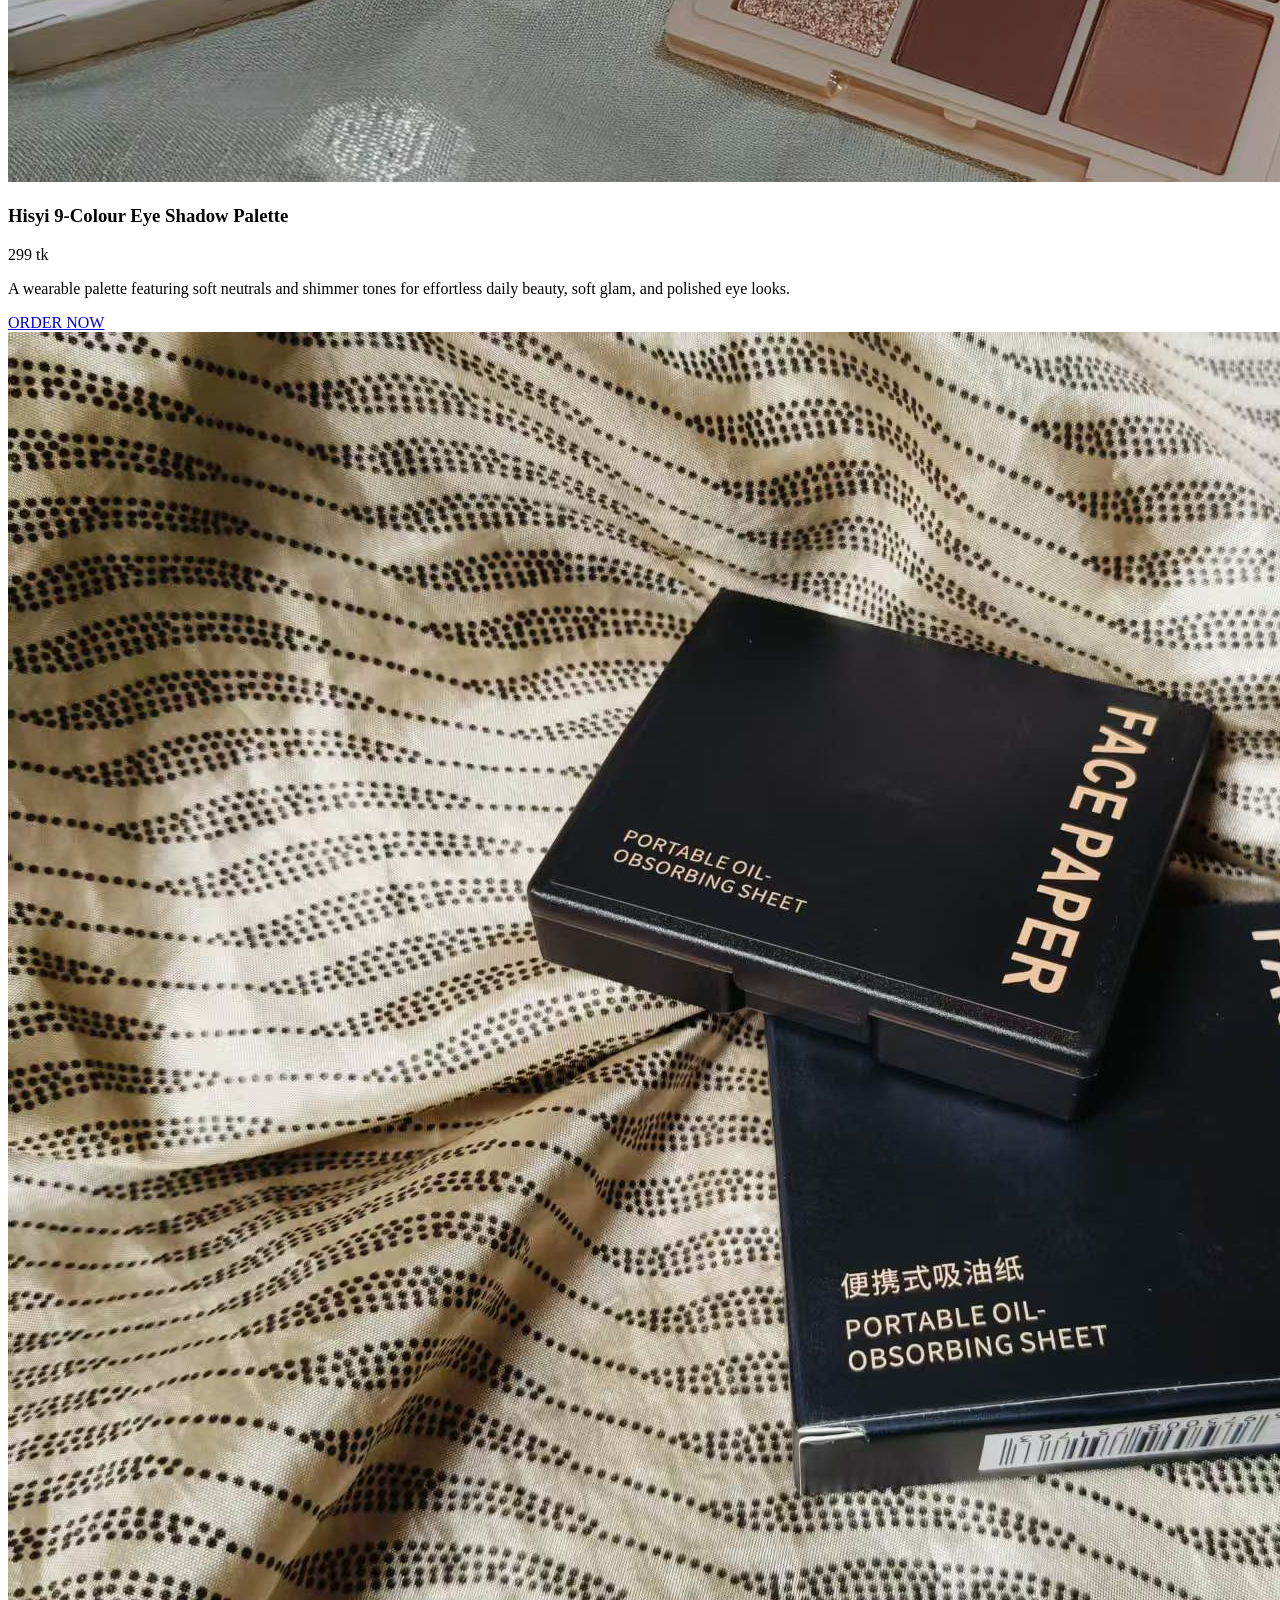
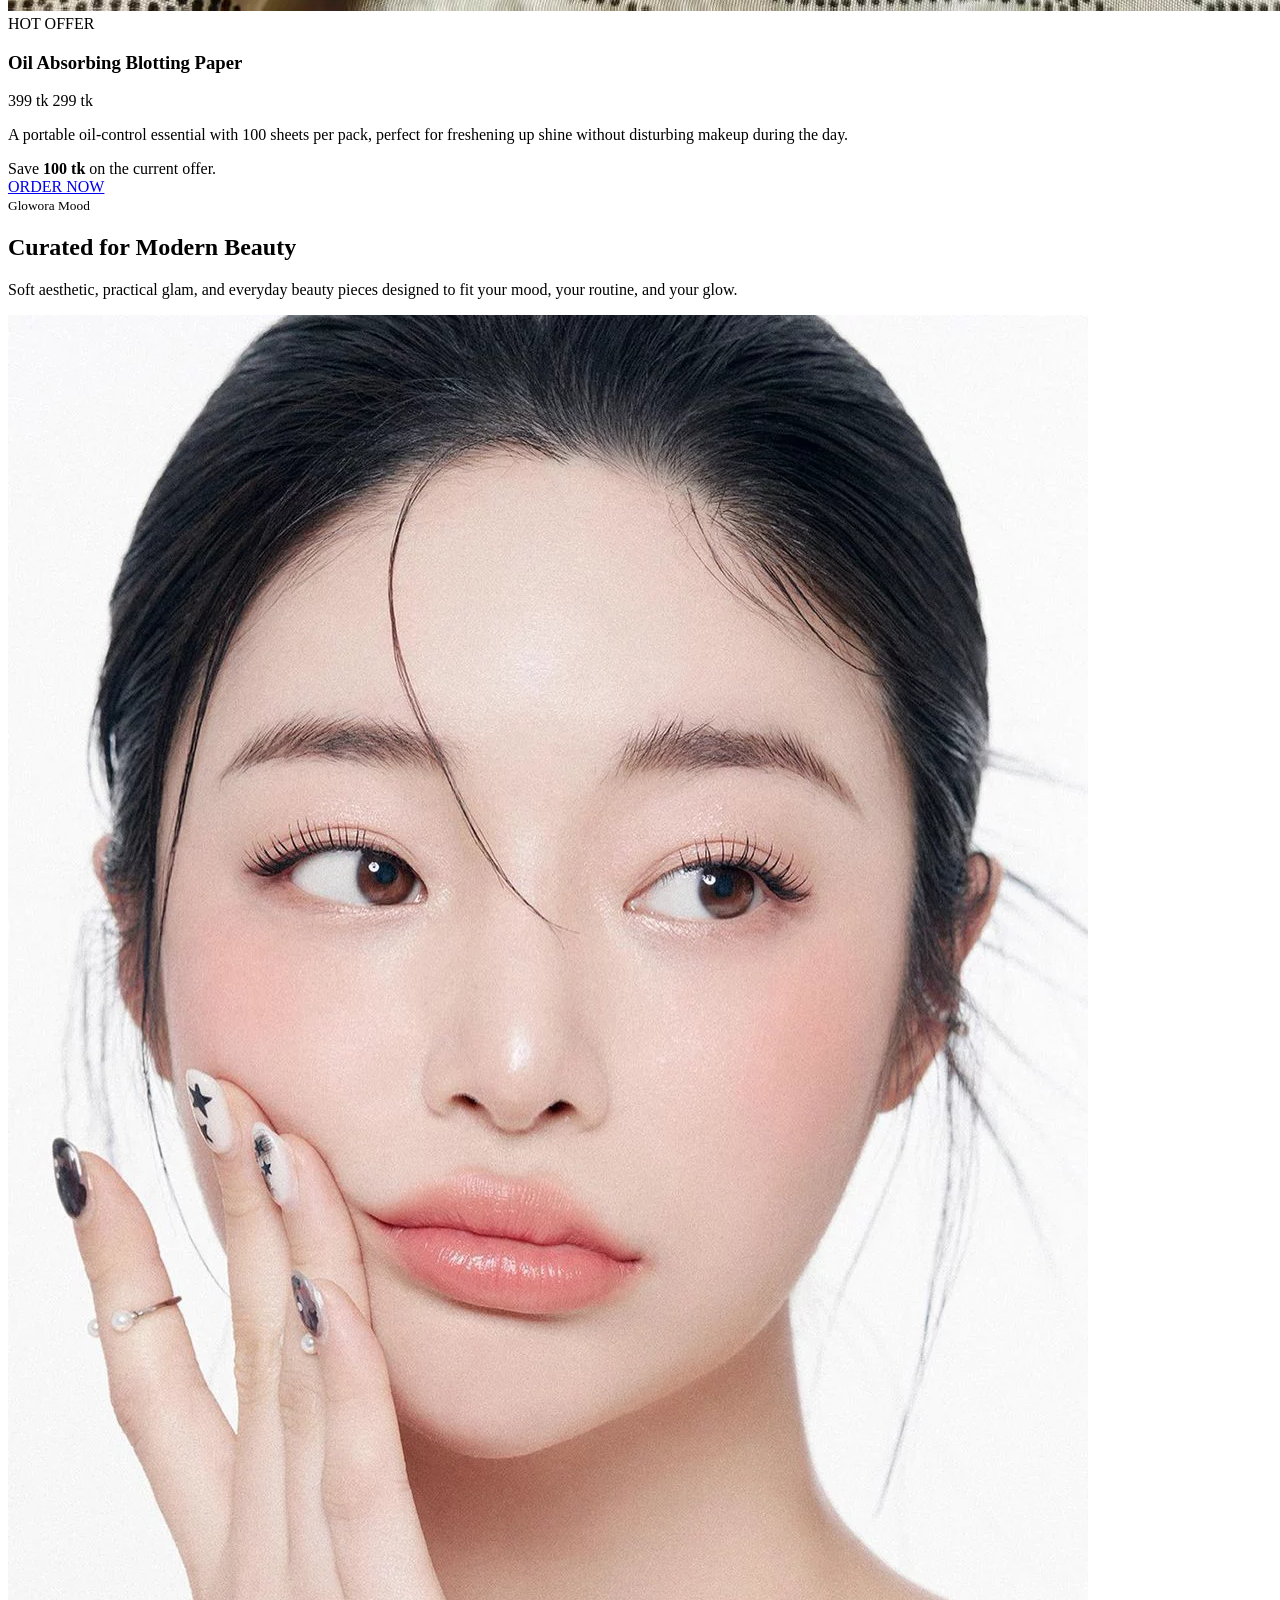
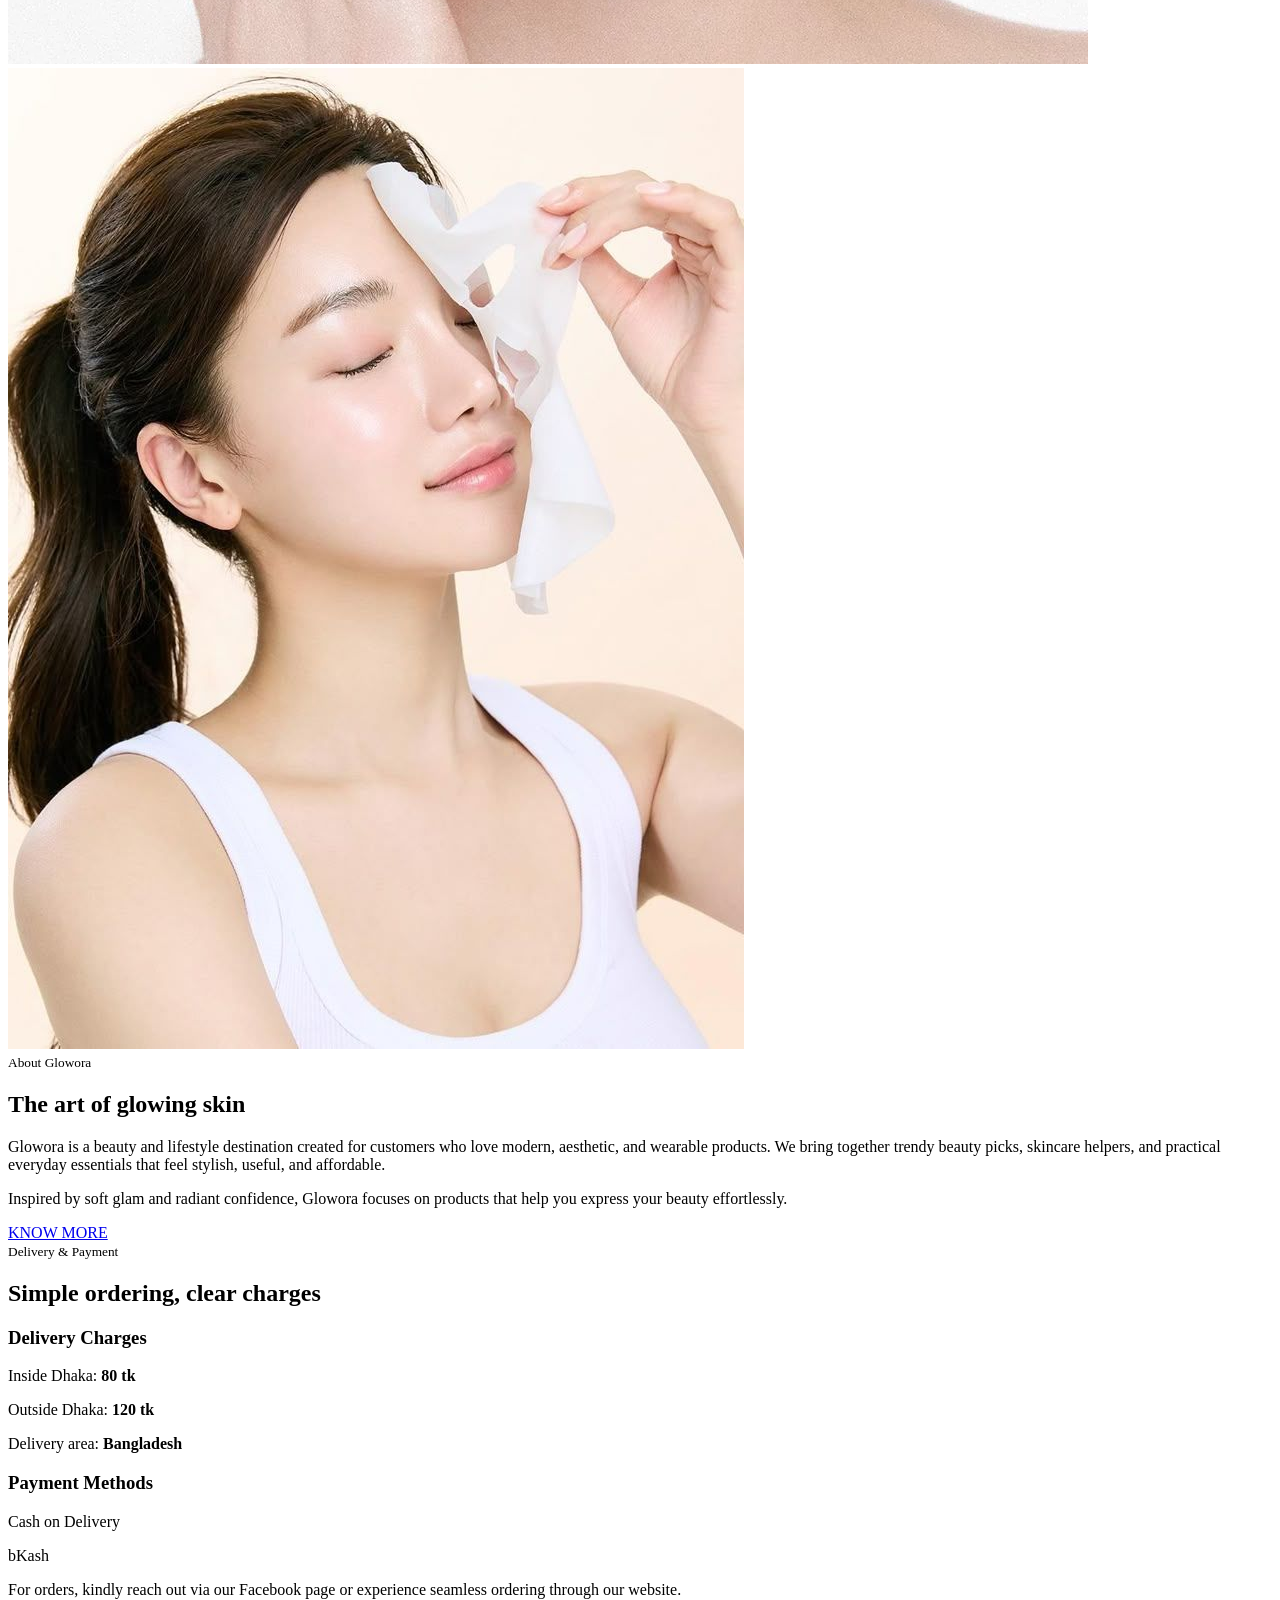
==== commit 3650773e: "Update index.html" ====
--- a/index.html
+++ b/index.html
@@ -1,19 +1,31 @@
 <!DOCTYPE html>
 <html lang="en">
 <head>
-  <meta charset="UTF-8">
-  <meta name="viewport" content="width=device-width, initial-scale=1.0">
-  <title>Glowora</title>
-  <link rel="stylesheet" href="style.css">
+  <!-- Meta Pixel Code -->
+<script>
+!function(f,b,e,v,n,t,s)
+{if(f.fbq)return;n=f.fbq=function(){n.callMethod?
+n.callMethod.apply(n,arguments):n.queue.push(arguments)};
+if(!f._fbq)f._fbq=n;n.push=n;n.loaded=!0;n.version='2.0';
+n.queue=[];t=b.createElement(e);t.async=!0;
+t.src=v;s=b.getElementsByTagName(e)[0];
+s.parentNode.insertBefore(t,s)}(window,document,'script',
+'https://connect.facebook.net/en_US/fbevents.js'); 
+fbq('init', '1849854712344948'); 
+fbq('track', 'PageView');
+</script>
+<noscript> 
+<img height="1" width="1" 
+src="https://www.facebook.com/tr?id=1849854712344948&ev=PageView
+&noscript=1"/>
+</noscript>
+<!-- End Meta Pixel Code -->
 </head>
 <body>
   
 <div class="top-bar">
   <span class="offer-badge">ONGOING OFFERS</span>
-  <span class="offer-text">
-    Blotting Paper: <strong>399tk</strong> → <strong>299tk</strong> |
-    Acne Patch: Buy 4 pcs & get <strong>Free Delivery</strong>
-  </span>
+  <span class="offer-text">Blotting Paper: <strong>399tk</strong> → <strong>299tk</strong> | Acne Patch: Buy 4 pcs & get <strong>Free Delivery</strong></span>
 </div>
 
 <header class="header">
@@ -35,7 +47,7 @@
 </div>
 
 <nav id="mobileMenu" class="mobile-menu hidden">
-  <a href="#catalog">Shop</a>
+  <a href=" ">Shop</a>
   <a href="#about">About</a>
   <a href="#delivery">Delivery</a>
   <a href="https://wa.me/8801581836550" target="_blank" rel="noopener noreferrer">Order on WhatsApp</a>
@@ -109,9 +121,7 @@
           A slim metal wand mascara designed for precise lash definition,
           cleaner separation, and an elegant long-look finish without heaviness.
         </p>
-        <button class="btn order-btn" onclick="orderNow('Judydoll Iron Mascara', 999)">
-          ORDER NOW
-        </button>
+        <a href="mascara.html" class="btn">ORDER NOW</a>
       </div>
     </article>
       
@@ -128,9 +138,7 @@
         <div class="special-offer-box">
           Buy <strong>4 pcs</strong> and get <strong>free delivery charge</strong>.
         </div>
-        <button class="btn order-btn" onclick="orderNow('Hydrocolloid Acne Patch', 150)">
-          ORDER NOW
-        </button>
+        <a href="acne-patch.html" class="btn">ORDER NOW</a>
       </div>
     </article>
       
@@ -143,9 +151,7 @@
           A wearable palette featuring soft neutrals and shimmer tones for effortless
           daily beauty, soft glam, and polished eye looks.
         </p>
-        <button class="btn order-btn" onclick="orderNow('Hisyi 9-Colour Eye Shadow Palette', 299)">
-          ORDER NOW
-        </button>
+        <a href="eyeshadow.html" class="btn">ORDER NOW</a>
       </div>
     </article>
 
@@ -165,9 +171,7 @@
         <div class="special-offer-box">
           Save <strong>100 tk</strong> on the current offer.
         </div>
-        <button class="btn order-btn" onclick="orderNow('Oil Absorbing Blotting Paper', 299)">
-          ORDER NOW
-        </button>
+        <a href="blotting-paper.html" class="btn">ORDER NOW</a>
       </div>
     </article>
   </div>
@@ -252,18 +256,5 @@
 </footer>
 
 <script src="script.js"></script>
-
-<script>
-  function orderNow(name, price) {
-    const product = {
-      name: name,
-      price: price
-    };
-
-    localStorage.setItem("selectedProduct", JSON.stringify(product));
-    window.location.href = "checkout.html";
-  }
-</script>
-
 </body>
 </html>
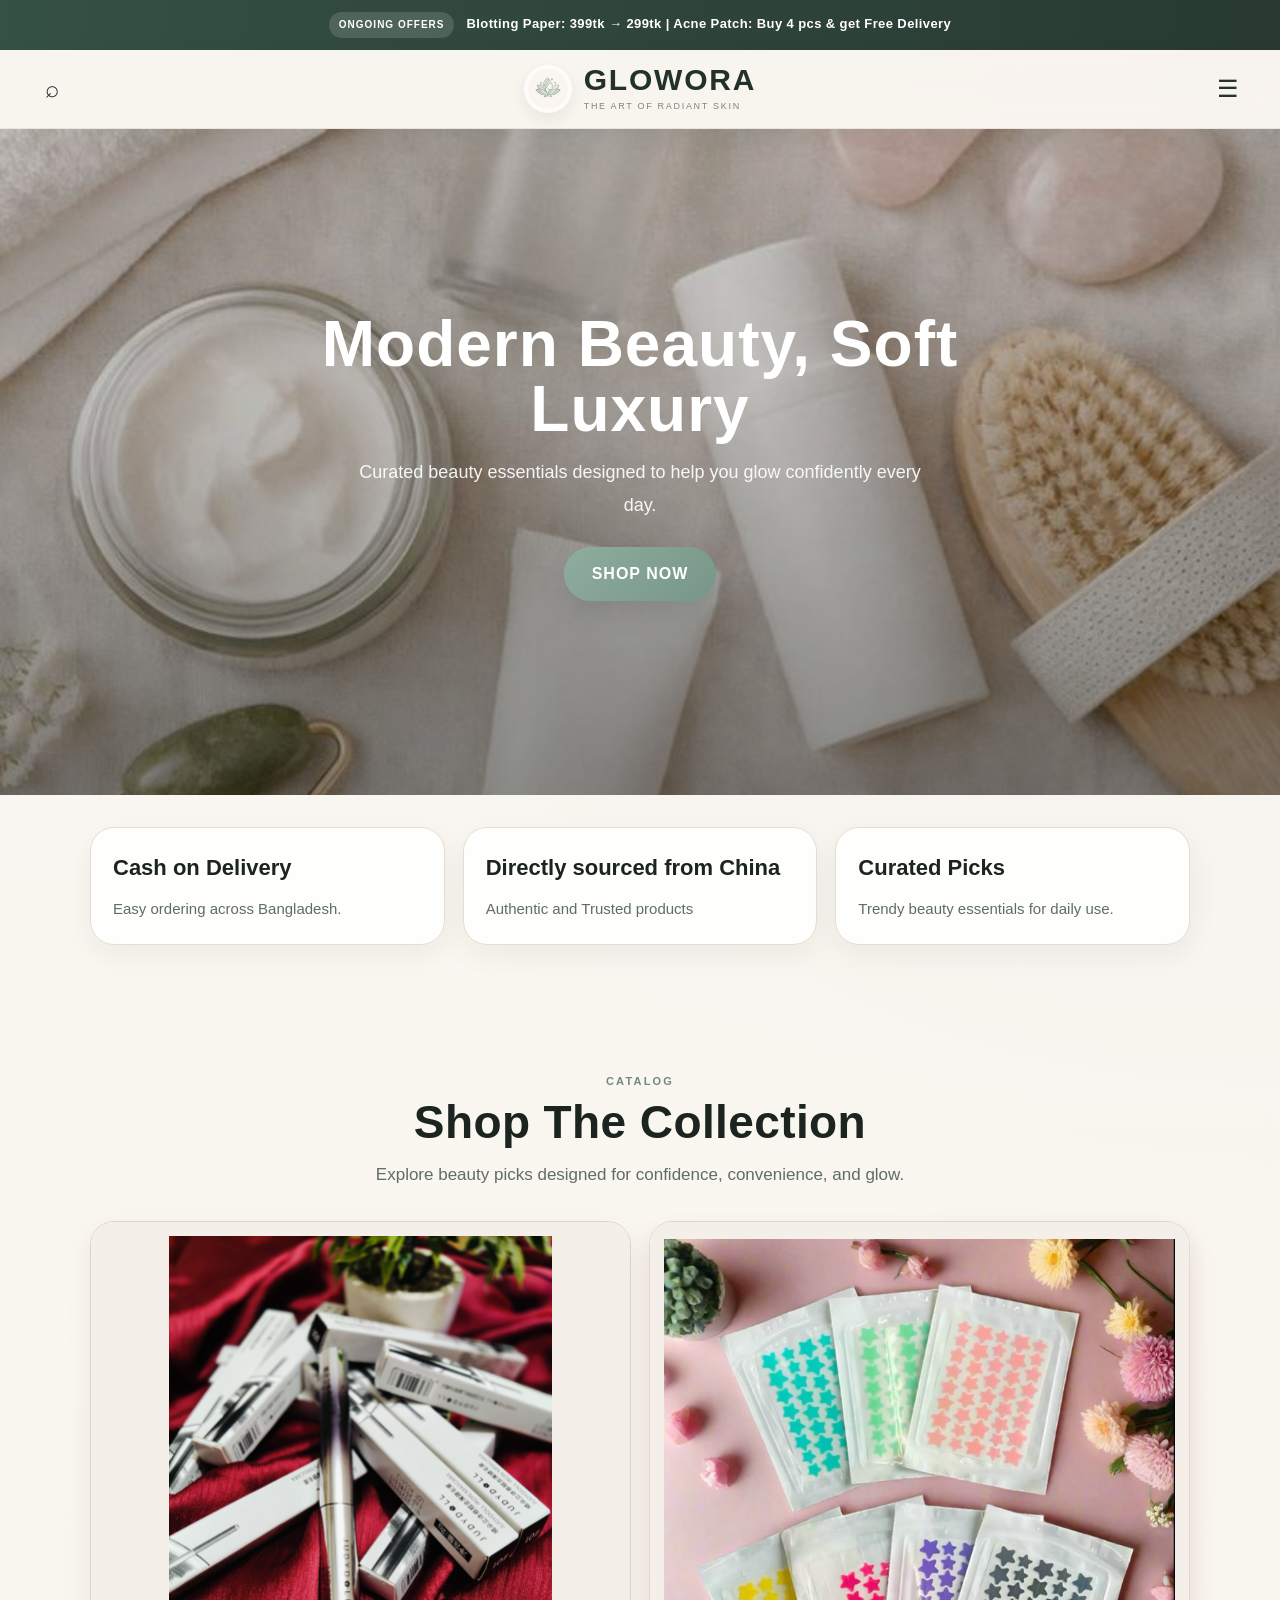
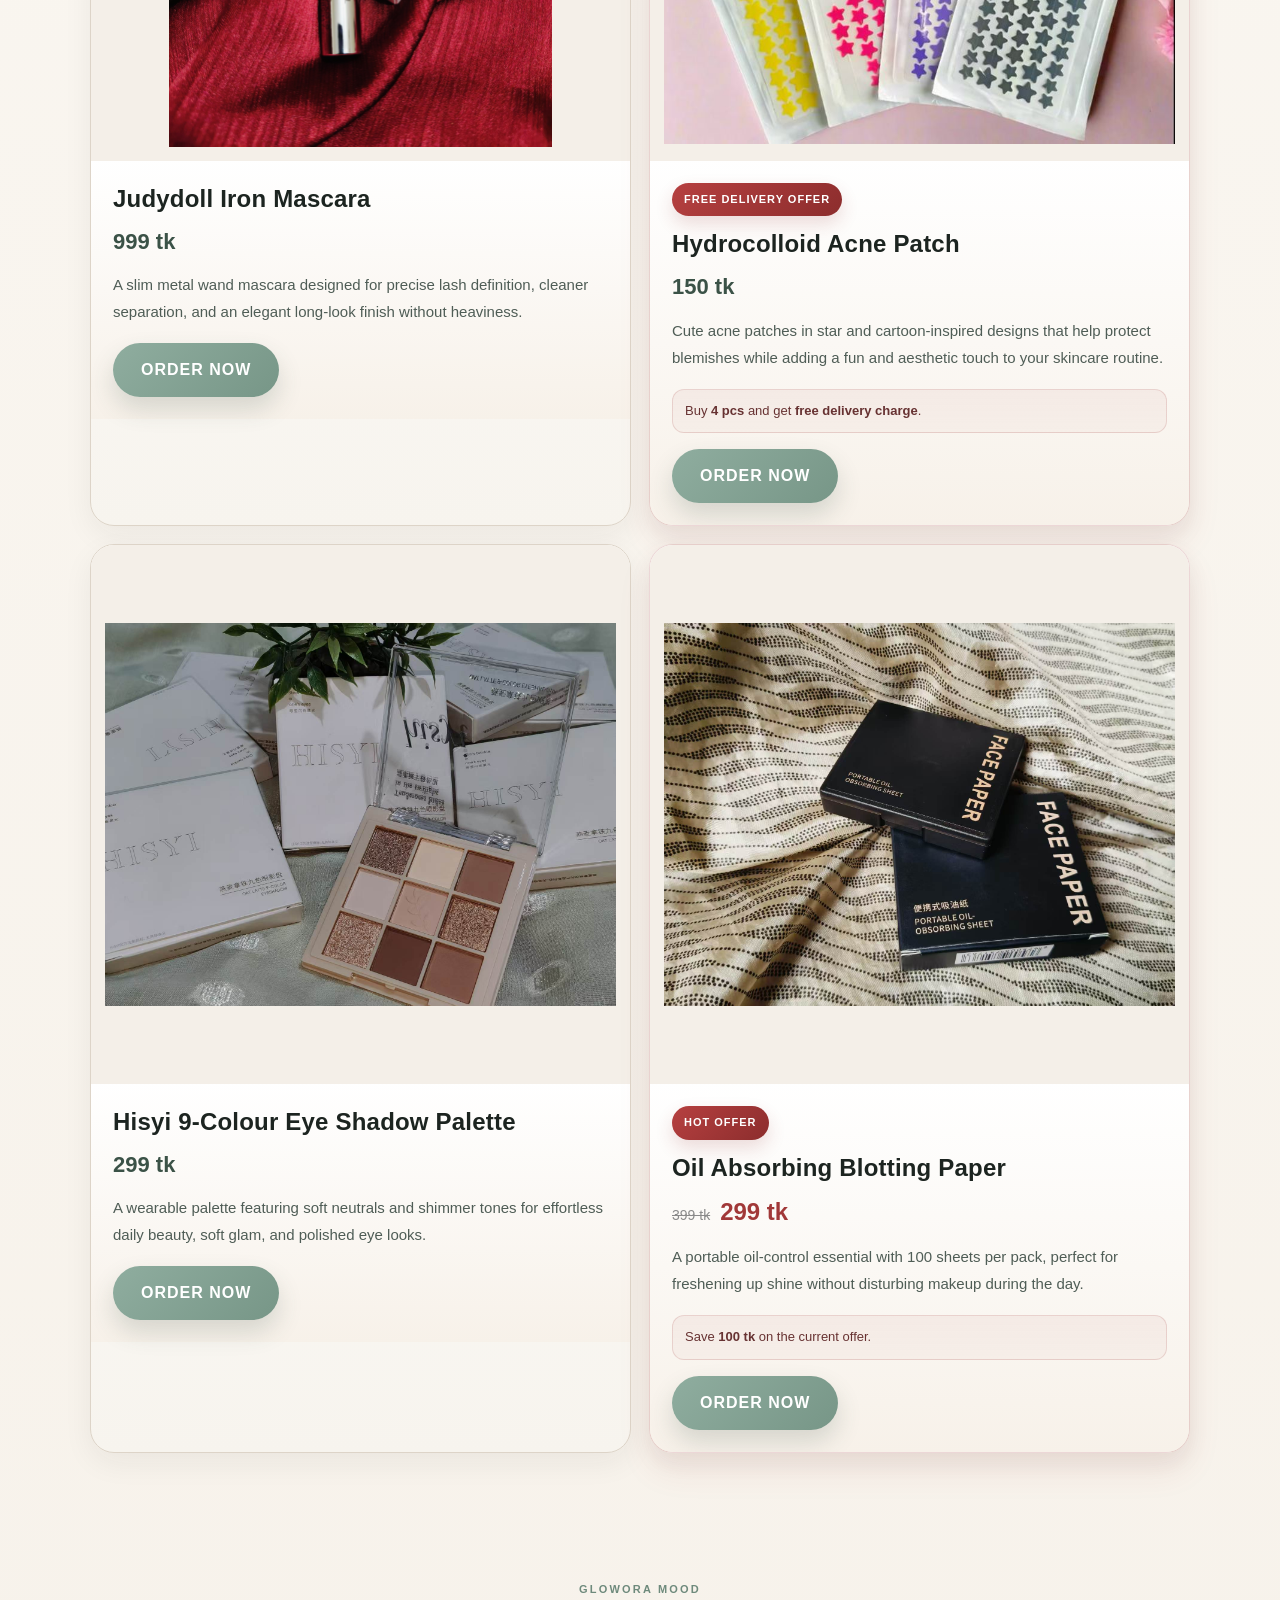
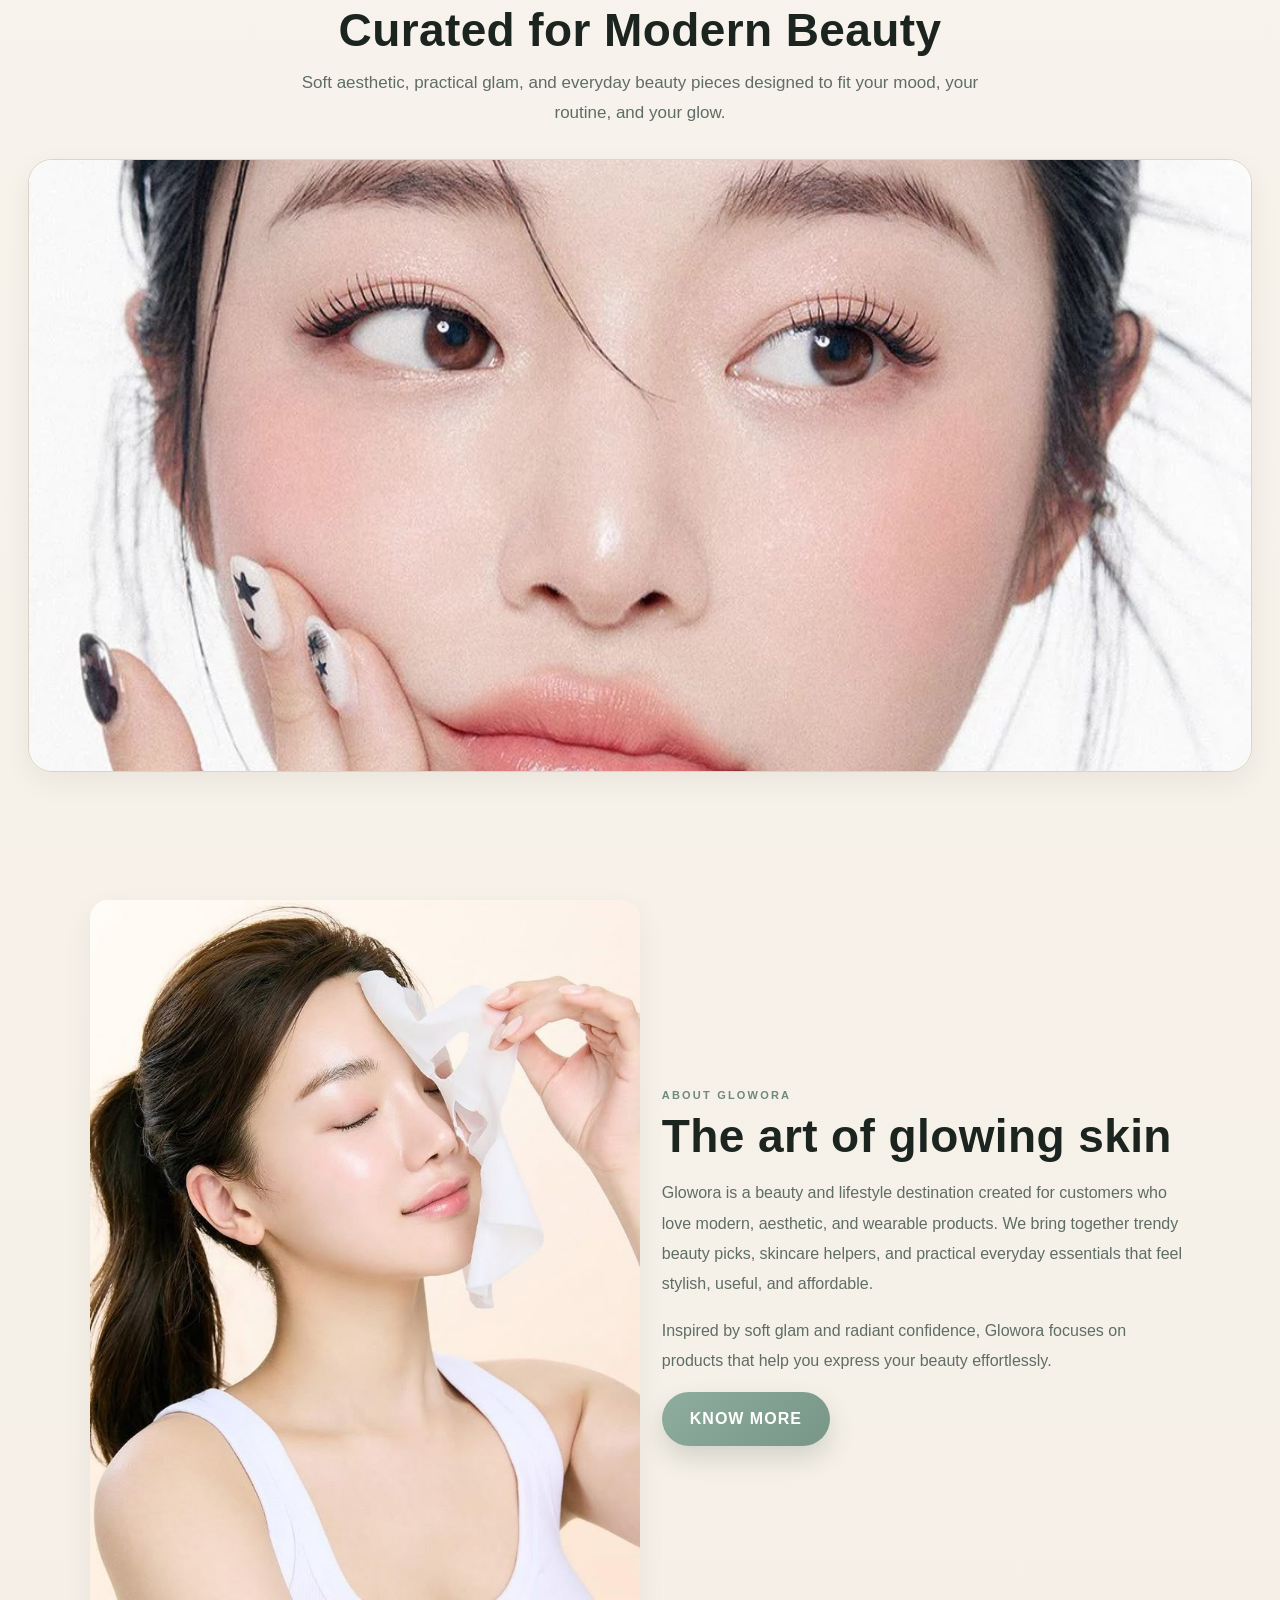
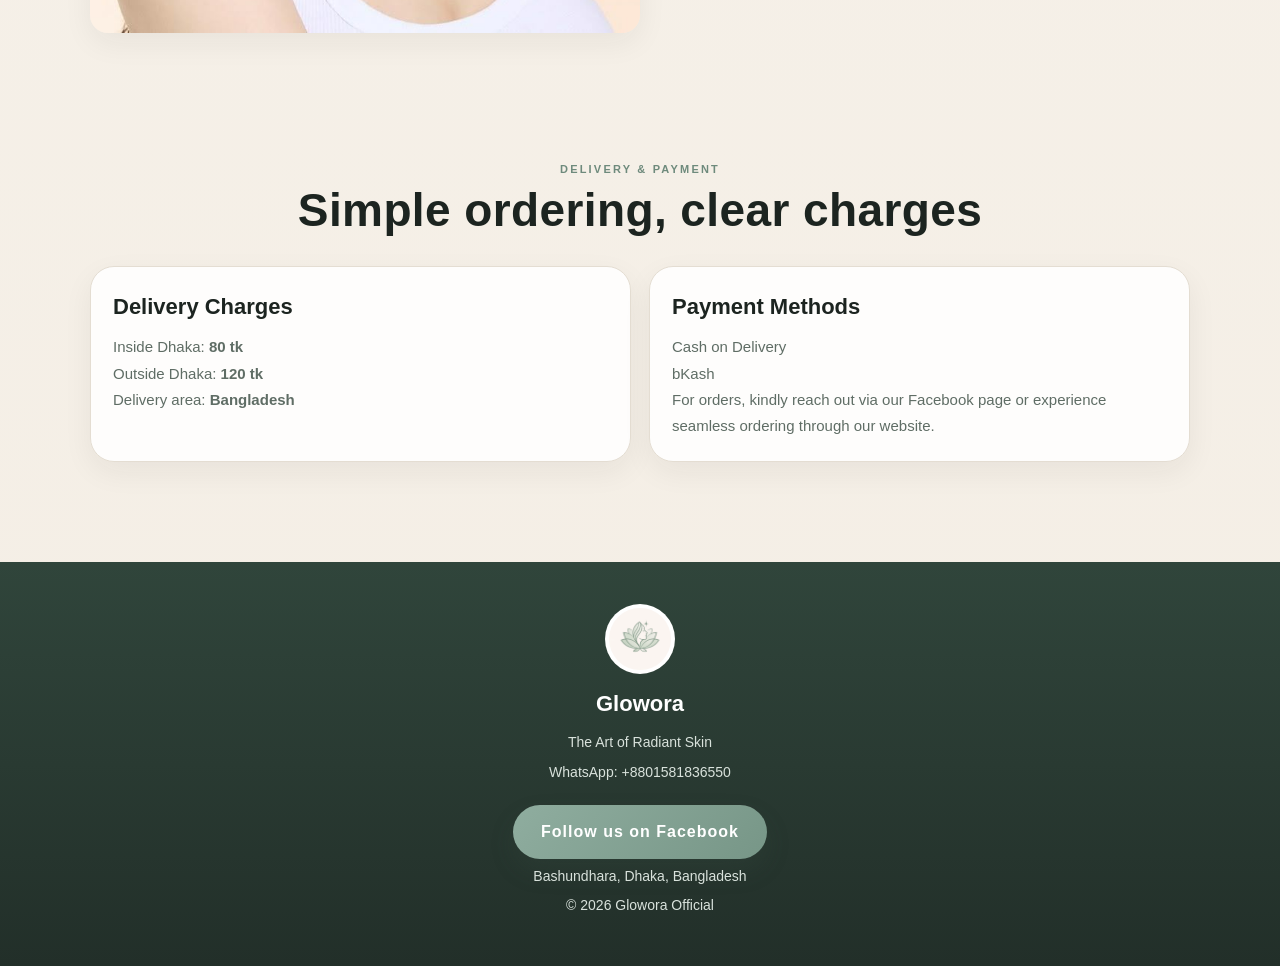
==== commit cee2149c: "Add files via upload" ====
--- a/index.html
+++ b/index.html
@@ -1,25 +1,10 @@
 <!DOCTYPE html>
 <html lang="en">
 <head>
-  <!-- Meta Pixel Code -->
-<script>
-!function(f,b,e,v,n,t,s)
-{if(f.fbq)return;n=f.fbq=function(){n.callMethod?
-n.callMethod.apply(n,arguments):n.queue.push(arguments)};
-if(!f._fbq)f._fbq=n;n.push=n;n.loaded=!0;n.version='2.0';
-n.queue=[];t=b.createElement(e);t.async=!0;
-t.src=v;s=b.getElementsByTagName(e)[0];
-s.parentNode.insertBefore(t,s)}(window,document,'script',
-'https://connect.facebook.net/en_US/fbevents.js'); 
-fbq('init', '1849854712344948'); 
-fbq('track', 'PageView');
-</script>
-<noscript> 
-<img height="1" width="1" 
-src="https://www.facebook.com/tr?id=1849854712344948&ev=PageView
-&noscript=1"/>
-</noscript>
-<!-- End Meta Pixel Code -->
+  <meta charset="UTF-8">
+  <meta name="viewport" content="width=device-width, initial-scale=1.0">
+  <title>Glowora</title>
+  <link rel="stylesheet" href="style.css">
 </head>
 <body>
   
--- a/style.css
+++ b/style.css
@@ -0,0 +1,942 @@
+:root {
+  --brand-dark: #24332c;
+  --brand-green: #8fad9f;
+  --brand-green-dark: #6e8a7c;
+  --brand-green-deep: #3b5247;
+  --brand-green-soft: #edf4f0;
+  --brand-light: #f8f4ee;
+  --brand-white: #ffffff;
+
+  --text-dark: #223129;
+  --text-soft: #5f6d65;
+  --text-muted: #7b877f;
+  --border-soft: #e4ddd2;
+
+  --lux-blackish: #1c2420;
+  --lux-whiteish: #fffdf9;
+  --lux-green-soft: #f3f8f4;
+  --lux-green-pale: #e7f0ea;
+
+  --accent-red: #a13838;
+  --accent-red-deep: #812929;
+  --accent-red-soft: #f9ecec;
+
+  --accent-gold-soft: #c9b08c;
+  --accent-peach-soft: #f3ddd4;
+  --accent-lilac-soft: #ece7f6;
+
+  --shadow-soft: 0 10px 30px rgba(28, 36, 32, 0.06);
+  --shadow-medium: 0 16px 38px rgba(28, 36, 32, 0.1);
+  --radius-sm: 10px;
+  --radius-md: 18px;
+  --radius-lg: 24px;
+
+  --container: 1180px;
+}
+
+/* =========================
+   BASE
+   ========================= */
+*,
+*::before,
+*::after {
+  box-sizing: border-box;
+  -webkit-font-smoothing: antialiased;
+  -moz-osx-font-smoothing: grayscale;
+}
+
+html {
+  scroll-behavior: smooth;
+}
+
+body {
+  margin: 0;
+  font-family: Arial, sans-serif;
+  color: var(--text-dark);
+  background:
+    radial-gradient(circle at top right, rgba(143, 173, 159, 0.08), transparent 22%),
+    linear-gradient(180deg, #fbf8f3 0%, #f4eee5 100%);
+  line-height: 1.6;
+}
+
+img {
+  display: block;
+  max-width: 100%;
+}
+
+a {
+  text-decoration: none;
+  color: inherit;
+}
+
+button,
+input,
+textarea,
+select {
+  font: inherit;
+}
+
+.hidden {
+  display: none !important;
+}
+
+.container {
+  width: min(var(--container), calc(100% - 32px));
+  margin-inline: auto;
+}
+
+/* =========================
+   TOP BAR
+   ========================= */
+.top-bar {
+  background: linear-gradient(90deg, #355044 0%, #283a32 100%);
+  color: #ffffff;
+  text-align: center;
+  padding: 12px 14px;
+  font-weight: 700;
+  letter-spacing: 0.4px;
+  font-size: 13px;
+}
+
+.top-bar .offer-badge {
+  display: inline-block;
+  background: rgba(255, 255, 255, 0.14);
+  color: #fff;
+  padding: 5px 10px;
+  border-radius: 999px;
+  margin-right: 8px;
+  font-size: 10px;
+  font-weight: 800;
+  letter-spacing: 1px;
+  text-transform: uppercase;
+}
+
+.top-bar .offer-text strong {
+  font-weight: 900;
+}
+
+/* =========================
+   HEADER
+   ========================= */
+.header {
+  display: flex;
+  align-items: center;
+  justify-content: space-between;
+  gap: 14px;
+  padding: 12px 18px;
+  background: rgba(248, 244, 238, 0.92);
+  backdrop-filter: blur(14px);
+  border-bottom: 1px solid rgba(36, 51, 44, 0.08);
+  position: sticky;
+  top: 0;
+  z-index: 1000;
+  box-shadow: 0 8px 24px rgba(36, 51, 44, 0.06);
+}
+
+.header-side {
+  width: 44px;
+  display: flex;
+  align-items: center;
+  justify-content: center;
+  flex-shrink: 0;
+}
+
+.icon-btn {
+  background: transparent;
+  border: none;
+  font-size: 24px;
+  cursor: pointer;
+  padding: 6px;
+  color: var(--brand-dark);
+  border-radius: 999px;
+  transition:
+    transform 0.28s ease,
+    opacity 0.28s ease,
+    background 0.28s ease;
+}
+
+.icon-btn:hover {
+  transform: translateY(-1px);
+  opacity: 0.88;
+  background: rgba(143, 173, 159, 0.1);
+}
+
+.brand {
+  display: flex;
+  align-items: center;
+  justify-content: center;
+  gap: 12px;
+  flex: 1;
+  min-width: 0;
+  color: var(--text-dark);
+}
+
+.brand img {
+  width: 48px;
+  height: 48px;
+  object-fit: contain;
+  border-radius: 50%;
+  background: rgba(255, 255, 255, 0.72);
+  padding: 4px;
+  box-shadow: 0 6px 14px rgba(36, 51, 44, 0.08);
+}
+
+.brand-text {
+  min-width: 0;
+}
+
+.brand-name {
+  font-size: 24px;
+  font-weight: 900;
+  line-height: 1;
+  letter-spacing: 1.8px;
+}
+
+.brand-tagline {
+  font-size: 9px;
+  text-transform: uppercase;
+  letter-spacing: 1.7px;
+  color: var(--text-muted);
+  margin-top: 4px;
+}
+
+/* =========================
+   SEARCH + MOBILE MENU
+   ========================= */
+.search-drawer,
+.mobile-menu {
+  background: rgba(255, 253, 249, 0.98);
+  color: var(--text-dark);
+  padding: 16px 18px 18px;
+  border-bottom: 1px solid var(--border-soft);
+  box-shadow: 0 16px 28px rgba(28, 36, 32, 0.06);
+  opacity: 0;
+  transform: translateY(-10px);
+  transition: opacity 0.35s ease, transform 0.35s ease;
+}
+
+.search-drawer.is-visible,
+.mobile-menu.is-visible {
+  opacity: 1;
+  transform: translateY(0);
+}
+
+.search-drawer input {
+  width: 100%;
+  border: 1px solid #d7cfc3;
+  background: #fcfaf6;
+  padding: 14px 16px;
+  font-size: 15px;
+  border-radius: 999px;
+  color: var(--text-dark);
+  outline: none;
+  transition: border-color 0.25s ease, box-shadow 0.25s ease;
+}
+
+.search-drawer input:focus {
+  border-color: var(--brand-green-dark);
+  box-shadow: 0 0 0 4px rgba(143, 173, 159, 0.12);
+}
+
+.mobile-menu {
+  display: grid;
+  gap: 6px;
+}
+
+.mobile-menu a {
+  color: var(--text-dark);
+  font-weight: 700;
+  padding: 12px 0;
+  border-bottom: 1px solid #efe8de;
+  font-size: 14px;
+  transition: opacity 0.25s ease, padding-left 0.25s ease, color 0.25s ease;
+}
+
+.mobile-menu a:hover {
+  opacity: 0.9;
+  padding-left: 4px;
+  color: var(--brand-green-deep);
+}
+
+/* =========================
+   HERO
+   ========================= */
+.hero {
+  position: relative;
+  height: clamp(440px, 68vh, 720px);
+  min-height: 440px;
+  overflow: hidden;
+}
+
+.slide {
+  position: absolute;
+  inset: 0;
+  opacity: 0;
+  transform: scale(1.04);
+  transition:
+    opacity 1.3s ease,
+    transform 5.8s ease;
+  display: flex;
+  align-items: center;
+  justify-content: center;
+}
+
+.slide.active {
+  opacity: 1;
+  transform: scale(1);
+  z-index: 2;
+}
+
+.bg-img {
+  position: absolute;
+  inset: 0;
+  width: 100%;
+  height: 100%;
+  object-fit: cover;
+  z-index: 0;
+}
+
+.overlay {
+  position: absolute;
+  inset: 0;
+  background:
+    linear-gradient(
+      180deg,
+      rgba(20, 24, 22, 0.18) 0%,
+      rgba(20, 24, 22, 0.24) 36%,
+      rgba(20, 24, 22, 0.48) 100%
+    );
+  z-index: 1;
+}
+
+.content {
+  position: relative;
+  z-index: 2;
+  color: #ffffff;
+  text-align: center;
+  width: min(760px, calc(100% - 34px));
+  margin: 0 auto;
+  padding: 20px;
+  top: -18px;
+  opacity: 0;
+  transform: translateY(18px);
+  transition: opacity 0.95s ease, transform 0.95s ease;
+}
+
+.slide.active .content {
+  opacity: 1;
+  transform: translateY(0);
+}
+
+.content .eyebrow {
+  display: inline-block;
+  margin-bottom: 14px;
+  padding: 7px 14px;
+  border-radius: 999px;
+  background: rgba(255, 255, 255, 0.13);
+  border: 1px solid rgba(255, 255, 255, 0.18);
+  font-size: 11px;
+  font-weight: 800;
+  letter-spacing: 1.2px;
+  text-transform: uppercase;
+}
+
+.content h1 {
+  margin: 0 0 14px;
+  font-size: clamp(34px, 6vw, 64px);
+  line-height: 1.02;
+  letter-spacing: 1px;
+  font-weight: 900;
+}
+
+.content p {
+  margin: 0 auto 26px;
+  max-width: 580px;
+  font-size: clamp(15px, 2vw, 18px);
+  line-height: 1.8;
+  color: rgba(255, 255, 255, 0.92);
+}
+
+/* =========================
+   BUTTONS
+   ========================= */
+.btn {
+  display: inline-flex;
+  align-items: center;
+  justify-content: center;
+  gap: 8px;
+  min-height: 48px;
+  padding: 14px 28px;
+  font-weight: 800;
+  letter-spacing: 1px;
+  border: none;
+  cursor: pointer;
+  background: linear-gradient(135deg, var(--brand-green) 0%, #779687 100%);
+  color: #ffffff;
+  border-radius: 999px;
+  box-shadow: 0 12px 24px rgba(59, 82, 71, 0.18);
+  transition:
+    transform 0.28s ease,
+    box-shadow 0.28s ease,
+    opacity 0.28s ease,
+    background 0.28s ease;
+}
+
+.btn:hover {
+  background: linear-gradient(135deg, var(--brand-green-dark) 0%, #5f7a6d 100%);
+  transform: translateY(-1px);
+  box-shadow: 0 16px 30px rgba(59, 82, 71, 0.2);
+  opacity: 0.98;
+}
+
+.btn-outline-light {
+  background: rgba(255, 255, 255, 0.08);
+  border: 1px solid rgba(255, 255, 255, 0.75);
+  box-shadow: none;
+}
+
+.btn-outline-light:hover {
+  background: #ffffff;
+  color: var(--lux-blackish);
+}
+
+.btn-danger {
+  background: linear-gradient(135deg, var(--accent-red) 0%, var(--accent-red-deep) 100%);
+  box-shadow: 0 12px 24px rgba(161, 56, 56, 0.18);
+}
+
+.btn-danger:hover {
+  background: linear-gradient(135deg, #8f3030 0%, #6f2222 100%);
+}
+
+/* =========================
+   SECTION SPACING
+   ========================= */
+.section {
+  padding: clamp(34px, 5vw, 64px) 18px;
+}
+
+.hero + .section {
+  padding-top: 32px;
+}
+
+.section-title {
+  text-align: center;
+  margin-bottom: 30px;
+  max-width: 760px;
+  margin-left: auto;
+  margin-right: auto;
+}
+
+.section-title small {
+  display: block;
+  text-transform: uppercase;
+  letter-spacing: 2.2px;
+  color: var(--brand-green-dark);
+  font-weight: 800;
+  margin-bottom: 8px;
+  font-size: 11px;
+}
+
+.section-title h2 {
+  margin: 0 0 12px;
+  font-size: clamp(28px, 4.2vw, 46px);
+  line-height: 1.08;
+  letter-spacing: 0.4px;
+  color: var(--lux-blackish);
+}
+
+.section-title p {
+  margin: 0 auto;
+  max-width: 700px;
+  color: var(--text-soft);
+  line-height: 1.8;
+  font-size: clamp(15px, 2vw, 17px);
+}
+
+/* =========================
+   GRID / CARDS
+   ========================= */
+.cards {
+  display: grid;
+  grid-template-columns: 1fr;
+  gap: 18px;
+  max-width: 1100px;
+  margin: 0 auto;
+}
+
+.info-card,
+.product-card,
+.banner-card {
+  background: rgba(255, 255, 255, 0.88);
+  border: 1px solid var(--border-soft);
+  border-radius: var(--radius-lg);
+  overflow: hidden;
+  box-shadow: var(--shadow-soft);
+}
+
+.info-card {
+  padding: 22px;
+}
+
+.info-card h3 {
+  margin: 0 0 10px;
+  font-size: 22px;
+  color: var(--lux-blackish);
+}
+
+.info-card p {
+  margin: 0;
+  color: var(--text-soft);
+  line-height: 1.75;
+  font-size: 15px;
+}
+
+/* playful but relevant soft accent helpers */
+.card-soft-green {
+  background: linear-gradient(180deg, #ffffff 0%, var(--lux-green-soft) 100%);
+}
+
+.card-soft-peach {
+  background: linear-gradient(180deg, #ffffff 0%, #fcf4ef 100%);
+}
+
+.card-soft-lilac {
+  background: linear-gradient(180deg, #ffffff 0%, #f7f4fc 100%);
+}
+
+/* =========================
+   PRODUCT CARDS
+   ========================= */
+.product-card {
+  background: linear-gradient(180deg, #ffffff 0%, #f7f4ee 100%);
+  border: 1px solid #ddd4c8;
+  transition:
+    transform 0.35s ease,
+    box-shadow 0.35s ease;
+}
+
+.product-card:hover {
+  transform: translateY(-5px);
+  box-shadow:
+    0 20px 40px rgba(28, 36, 32, 0.1),
+    0 8px 16px rgba(28, 36, 32, 0.05);
+}
+
+.product-card img {
+  width: 100%;
+  aspect-ratio: 1 / 1;
+  object-fit: contain;
+  padding: 14px;
+  background: #f4efe8;
+  transition: transform 0.55s ease;
+}
+
+.product-card:hover img {
+  transform: scale(1.04);
+}
+
+.product-content {
+  padding: 22px;
+  background: linear-gradient(180deg, rgba(255, 255, 255, 0.98) 0%, rgba(247, 241, 233, 0.98) 100%);
+}
+
+.product-content h3 {
+  margin: 0 0 10px;
+  font-size: clamp(20px, 2.4vw, 24px);
+  line-height: 1.3;
+  font-weight: 800;
+  color: var(--lux-blackish);
+  letter-spacing: 0.2px;
+}
+
+.price {
+  font-size: 22px;
+  font-weight: 900;
+  margin: 0 0 12px;
+  color: var(--brand-green-deep);
+}
+
+.product-content p {
+  margin: 0 0 18px;
+  color: #4f5d56;
+  line-height: 1.8;
+  font-size: 15px;
+}
+
+/* important card uses red accent */
+.featured-offer {
+  border: 1px solid rgba(161, 56, 56, 0.2);
+  box-shadow:
+    0 18px 34px rgba(161, 56, 56, 0.08),
+    0 10px 22px rgba(28, 36, 32, 0.06);
+}
+
+.product-offer-tag {
+  display: inline-block;
+  background: linear-gradient(135deg, #b64040 0%, #8c2d2d 100%);
+  color: #ffffff;
+  font-size: 11px;
+  font-weight: 800;
+  letter-spacing: 1px;
+  text-transform: uppercase;
+  padding: 8px 12px;
+  border-radius: 999px;
+  margin-bottom: 12px;
+  box-shadow: 0 8px 18px rgba(143, 45, 45, 0.16);
+}
+
+.price-highlight {
+  display: flex;
+  align-items: baseline;
+  gap: 10px;
+  flex-wrap: wrap;
+  margin-bottom: 12px;
+}
+
+.old-price {
+  font-size: 14px;
+  color: #8a8a8a;
+  text-decoration: line-through;
+  font-weight: 500;
+}
+
+.new-price {
+  font-size: 24px;
+  font-weight: 900;
+  color: var(--accent-red);
+}
+
+.special-offer-box {
+  margin: 0 0 16px;
+  padding: 11px 12px;
+  border-radius: 12px;
+  border: 1px solid rgba(161, 56, 56, 0.16);
+  background: linear-gradient(180deg, rgba(161, 56, 56, 0.06) 0%, rgba(161, 56, 56, 0.03) 100%);
+  color: #673232;
+  font-size: 13px;
+  line-height: 1.6;
+}
+
+.banner-card img {
+  aspect-ratio: 16 / 8;
+  object-fit: cover;
+  padding: 0;
+  background: #f0ece5;
+}
+
+/* =========================
+   ABOUT
+   ========================= */
+.about {
+  display: grid;
+  grid-template-columns: 1fr;
+  gap: 22px;
+  max-width: 1100px;
+  margin: 0 auto;
+  align-items: center;
+}
+
+.about img {
+  width: 100%;
+  border-radius: var(--radius-md);
+  display: block;
+  box-shadow: var(--shadow-soft);
+}
+
+.about-title {
+  text-align: left;
+  margin-bottom: 16px;
+}
+
+.about-text-paragraph {
+  color: var(--text-soft);
+  line-height: 1.9;
+  font-size: 16px;
+  margin: 0 0 16px;
+}
+
+/* =========================
+   FOOTER
+   ========================= */
+.footer {
+  background: linear-gradient(180deg, #30453b 0%, #222f29 100%);
+  color: #fff;
+  text-align: center;
+  padding: 42px 18px;
+  margin-top: 36px;
+}
+
+.footer img {
+  width: 70px;
+  margin: 0 auto 12px;
+  background: #ffffff;
+  border-radius: 50%;
+  padding: 4px;
+}
+
+.footer h3 {
+  margin: 0 0 10px;
+  font-size: 22px;
+}
+
+.footer p {
+  margin: 6px 0;
+  color: #d9e2dc;
+  line-height: 1.7;
+  font-size: 14px;
+}
+
+.footer .btn {
+  margin: 14px 0 0;
+}
+
+/* =========================
+   MICRO INTERACTIONS
+   ========================= */
+a,
+button {
+  transition:
+    opacity 0.28s ease,
+    transform 0.28s ease,
+    letter-spacing 0.28s ease;
+}
+
+a:hover,
+button:hover {
+  opacity: 0.96;
+}
+
+/* =========================
+   TABLET
+   ========================= */
+@media (min-width: 700px) {
+  .cards.two {
+    grid-template-columns: repeat(2, minmax(0, 1fr));
+  }
+
+  .cards.three {
+    grid-template-columns: repeat(2, minmax(0, 1fr));
+  }
+
+  .hero {
+    height: clamp(500px, 70vh, 760px);
+  }
+
+  .content {
+    top: -10px;
+  }
+}
+
+/* =========================
+   DESKTOP
+   ========================= */
+@media (min-width: 992px) {
+  .cards.three {
+    grid-template-columns: repeat(3, minmax(0, 1fr));
+  }
+
+  .about {
+    grid-template-columns: 1.02fr 0.98fr;
+  }
+
+  .brand-name {
+    font-size: 30px;
+  }
+
+  .header {
+    padding: 14px 24px;
+  }
+
+  .hero {
+    height: clamp(540px, 74vh, 820px);
+  }
+
+  .content {
+    top: -6px;
+  }
+}
+
+/* =========================
+   LARGE DESKTOP
+   ========================= */
+@media (min-width: 1280px) {
+  .header {
+    padding-inline: 30px;
+  }
+
+  .section {
+    padding-left: 28px;
+    padding-right: 28px;
+  }
+}
+
+/* =========================
+   MOBILE
+   ========================= */
+@media (max-width: 699px) {
+  .top-bar {
+    font-size: 11px;
+    padding: 10px 12px;
+  }
+
+  .header {
+    padding: 10px 12px;
+  }
+
+  .header-side {
+    width: 38px;
+  }
+
+  .icon-btn {
+    font-size: 22px;
+    padding: 4px;
+  }
+
+  .brand {
+    gap: 9px;
+  }
+
+  .brand img {
+    width: 42px;
+    height: 42px;
+  }
+
+  .brand-name {
+    font-size: 19px;
+    letter-spacing: 1.2px;
+  }
+
+  .brand-tagline {
+    font-size: 8px;
+    letter-spacing: 1.2px;
+  }
+
+  .hero {
+    height: 72vh;
+    min-height: 480px;
+  }
+
+  .content {
+    width: min(100% - 24px, 560px);
+    top: -2px;
+    padding: 14px;
+  }
+
+  .content .eyebrow {
+    font-size: 10px;
+    margin-bottom: 12px;
+    padding: 6px 12px;
+  }
+
+  .content h1 {
+    font-size: clamp(28px, 9vw, 42px);
+    line-height: 1.06;
+    margin-bottom: 12px;
+  }
+
+  .content p {
+    font-size: 14px;
+    line-height: 1.75;
+    margin-bottom: 22px;
+  }
+
+  .btn {
+    width: 100%;
+    max-width: 280px;
+    min-height: 46px;
+    padding: 13px 22px;
+    font-size: 13px;
+  }
+
+  .section {
+    padding: 32px 14px;
+  }
+
+  .hero + .section {
+    padding-top: 26px;
+  }
+
+  .section-title {
+    margin-bottom: 22px;
+  }
+
+  .section-title h2 {
+    font-size: 28px;
+  }
+
+  .section-title p,
+  .about-text-paragraph,
+  .product-content p,
+  .info-card p {
+    font-size: 14px;
+  }
+
+  .product-content,
+  .info-card {
+    padding: 18px;
+  }
+
+  .product-content h3 {
+    font-size: 19px;
+  }
+
+  .price,
+  .new-price {
+    font-size: 21px;
+  }
+
+  .about {
+    gap: 18px;
+  }
+
+  .footer {
+    padding: 34px 14px;
+  }
+}
+
+/* =========================
+   SMALL MOBILE
+   ========================= */
+@media (max-width: 420px) {
+  .brand-name {
+    font-size: 17px;
+  }
+
+  .content h1 {
+    font-size: 26px;
+  }
+
+  .section-title h2 {
+    font-size: 25px;
+  }
+
+  .product-content h3 {
+    font-size: 18px;
+  }
+}
+
+/* =========================
+   ACCESSIBILITY
+   ========================= */
+@media (prefers-reduced-motion: reduce) {
+  html {
+    scroll-behavior: auto;
+  }
+
+  *,
+  *::before,
+  *::after {
+    animation: none !important;
+    transition: none !important;
+  }
+
+  .slide {
+    transform: none !important;
+  }
+
+  .content {
+    opacity: 1 !important;
+    transform: none !important;
+  }
+}
